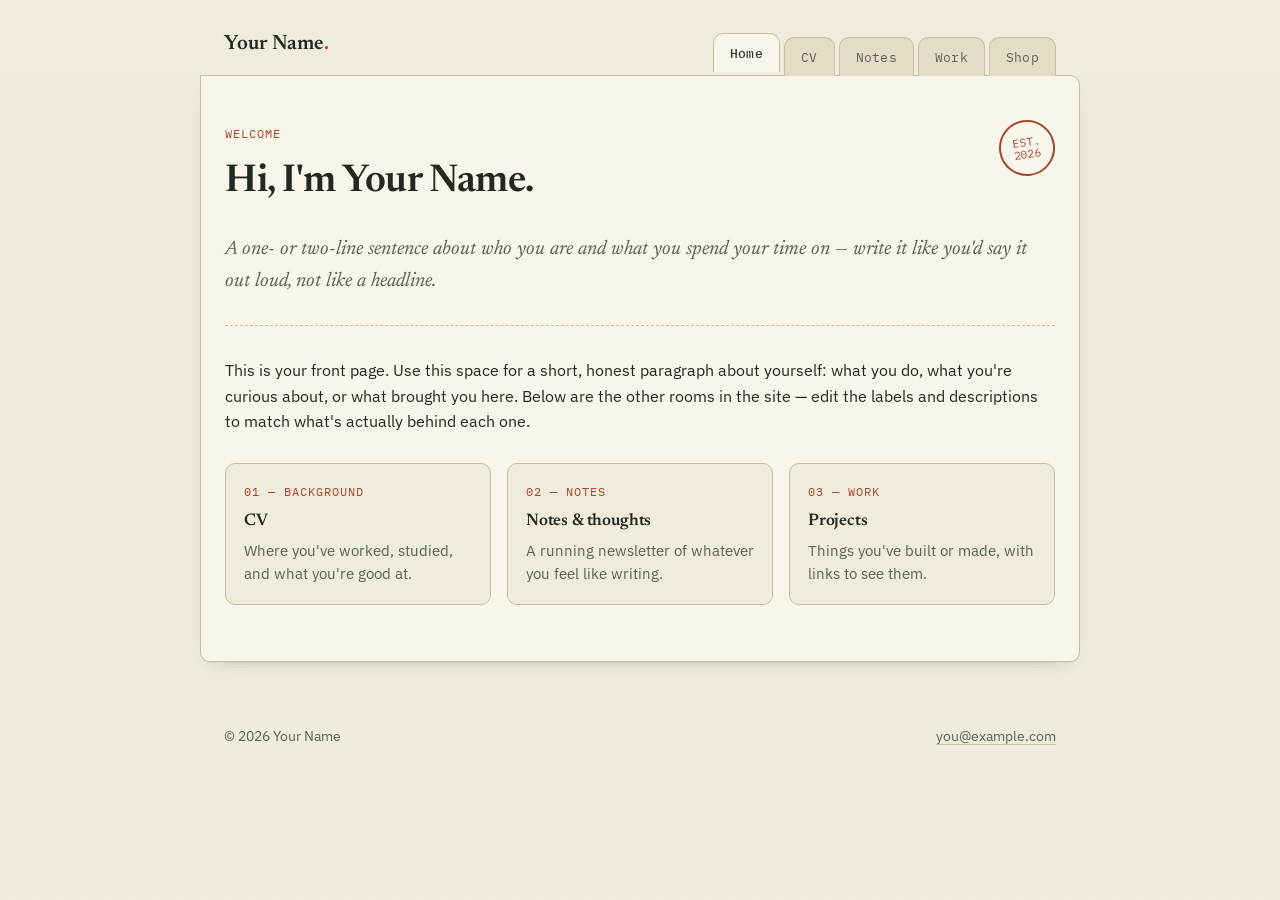
==== index.html @ fbb92a6d "Add files via upload" ====
<!DOCTYPE html>
<html lang="en">
<head>
<meta charset="UTF-8">
<meta name="viewport" content="width=device-width, initial-scale=1.0">
<title>Your Name — Home</title>
<meta name="description" content="Your Name — CV, notes, projects, and shop.">
<link rel="preconnect" href="https://fonts.googleapis.com">
<link href="https://fonts.googleapis.com/css2?family=Newsreader:ital,wght@0,400;0,600;1,400;1,500&family=IBM+Plex+Sans:wght@400;500;600&family=IBM+Plex+Mono:wght@400;500&display=swap" rel="stylesheet">
<link rel="stylesheet" href="style.css">
</head>
<body>

<header class="site-head">
  <div class="head-inner">
    <a href="index.html" class="wordmark">Your Name<span class="dot">.</span></a>
    <button class="nav-toggle" aria-label="Toggle menu">☰ Menu</button>
    <nav class="tabs">
      <a href="index.html" class="tab is-active">Home</a>
      <a href="cv.html" class="tab">CV</a>
      <a href="writing.html" class="tab">Notes</a>
      <a href="projects.html" class="tab">Work</a>
      <!-- SHOP-NAV-START: delete everything between these two comments (and shop.html) if you don't want a shop -->
      <a href="shop.html" class="tab">Shop</a>
      <!-- SHOP-NAV-END -->
    </nav>
  </div>
</header>

<main class="sheet">

  <section class="hero">
    <span class="stamp">EST.<br>2026</span>
    <span class="eyebrow">Welcome</span>
    <h1>Hi, I'm Your Name.</h1>
    <p class="lede">A one- or two-line sentence about who you are and what you spend your time on — write it like you'd say it out loud, not like a headline.</p>
  </section>

  <p>
    This is your front page. Use this space for a short, honest paragraph about
    yourself: what you do, what you're curious about, or what brought you here.
    Below are the other rooms in the site — edit the labels and descriptions to
    match what's actually behind each one.
  </p>

  <div class="card-grid">
    <a href="cv.html" class="quick-card">
      <span class="eyebrow">01 — Background</span>
      <h3>CV</h3>
      <p>Where you've worked, studied, and what you're good at.</p>
    </a>
    <a href="writing.html" class="quick-card">
      <span class="eyebrow">02 — Notes</span>
      <h3>Notes &amp; thoughts</h3>
      <p>A running newsletter of whatever you feel like writing.</p>
    </a>
    <a href="projects.html" class="quick-card">
      <span class="eyebrow">03 — Work</span>
      <h3>Projects</h3>
      <p>Things you've built or made, with links to see them.</p>
    </a>
  </div>

</main>

<footer class="site-foot">
  <span>© 2026 Your Name</span>
  <span><a href="mailto:you@example.com">you@example.com</a></span>
</footer>

<script src="script.js"></script>
</body>
</html>
---- style.css ----
/* ============================================================
   THE DESK — a personal site styled like a ledger / index-card
   archive, with folder-tab navigation.

   Edit the tokens below to change the whole site's look.
   ============================================================ */

:root {
  --paper: #efebdd;       /* page background */
  --paper-deep: #e3dcc6;  /* unselected tab background */
  --card: #f8f5ea;        /* content "sheet" background */
  --ink: #232921;         /* main text */
  --ink-soft: #5b6156;    /* secondary text */
  --pine: #39513f;        /* primary accent */
  --pine-deep: #2a3c31;   /* primary accent, hover/dark */
  --rust: #a6472d;        /* stamps, prices, highlights */
  --line: #c7bfa3;        /* hairlines / borders */
  --radius: 10px;
  --shadow: 0 1px 0 rgba(35, 41, 33, 0.05), 0 8px 20px -14px rgba(35, 41, 33, 0.35);
}

* { box-sizing: border-box; }

html { scroll-behavior: smooth; }

body {
  margin: 0;
  background: var(--paper);
  color: var(--ink);
  font-family: "IBM Plex Sans", -apple-system, sans-serif;
  font-size: 16px;
  line-height: 1.6;
  -webkit-font-smoothing: antialiased;
}

/* subtle paper texture via layered gradients, no image needed */
body {
  background-image:
    radial-gradient(rgba(35,41,33,0.025) 1px, transparent 1px);
  background-size: 3px 3px;
}

a { color: var(--pine); text-decoration-color: var(--line); text-underline-offset: 3px; }
a:hover { color: var(--pine-deep); }

h1, h2, h3 {
  font-family: "Newsreader", Georgia, serif;
  font-weight: 600;
  color: var(--ink);
  margin: 0 0 0.4em 0;
  letter-spacing: -0.01em;
}

.eyebrow {
  font-family: "IBM Plex Mono", monospace;
  font-size: 0.78rem;
  letter-spacing: 0.08em;
  text-transform: uppercase;
  color: var(--rust);
}

.lede {
  font-family: "Newsreader", Georgia, serif;
  font-style: italic;
  font-size: 1.25rem;
  color: var(--ink-soft);
}

/* ---------- layout shell ---------- */

.wrap {
  max-width: 880px;
  margin: 0 auto;
  padding: 0 24px;
}

/* ---------- header + folder tabs (the signature element) ---------- */

.site-head {
  position: sticky;
  top: 0;
  z-index: 20;
  background: var(--paper);
  padding-top: 28px;
}

.head-inner {
  max-width: 880px;
  margin: 0 auto;
  padding: 0 24px;
  display: flex;
  align-items: flex-end;
  justify-content: space-between;
  gap: 16px;
  flex-wrap: wrap;
}

.wordmark {
  font-family: "Newsreader", Georgia, serif;
  font-weight: 600;
  font-size: 1.3rem;
  color: var(--ink);
  text-decoration: none;
  padding-bottom: 14px;
}
.wordmark .dot { color: var(--rust); }
.wordmark:hover { color: var(--ink); }

.tabs {
  display: flex;
  align-items: flex-end;
  gap: 4px;
}

.tab {
  font-family: "IBM Plex Mono", monospace;
  font-size: 0.82rem;
  letter-spacing: 0.02em;
  text-decoration: none;
  color: var(--ink-soft);
  background: var(--paper-deep);
  border: 1px solid var(--line);
  border-bottom: none;
  padding: 9px 16px 8px;
  border-radius: var(--radius) var(--radius) 0 0;
  position: relative;
  top: 1px;
  transition: transform 0.15s ease, background 0.15s ease, color 0.15s ease;
}

.tab:hover {
  color: var(--ink);
  transform: translateY(-2px);
}

.tab.is-active {
  background: var(--card);
  color: var(--pine-deep);
  font-weight: 500;
  transform: translateY(-4px);
  border-color: var(--line);
}

/* the "sheet" is the folder's contents, visually clipped to the tabs */
.sheet {
  max-width: 880px;
  margin: 0 auto 64px;
  padding: 44px 24px 56px;
  background: var(--card);
  border: 1px solid var(--line);
  border-radius: 0 var(--radius) var(--radius) var(--radius);
  box-shadow: var(--shadow);
}

/* nav hamburger, mobile only */
.nav-toggle { display: none; }

/* ---------- hero (home page) ---------- */

.hero {
  padding-bottom: 8px;
  border-bottom: 1px dashed var(--line);
  margin-bottom: 32px;
}
.hero h1 { font-size: 2.4rem; margin-top: 6px; }

.stamp {
  display: inline-flex;
  align-items: center;
  justify-content: center;
  width: 56px;
  height: 56px;
  border: 2px solid var(--rust);
  border-radius: 50%;
  color: var(--rust);
  font-family: "IBM Plex Mono", monospace;
  font-size: 0.7rem;
  text-align: center;
  transform: rotate(-8deg);
  float: right;
  line-height: 1.1;
  padding: 4px;
}

/* quick-link cards on home */
.card-grid {
  display: grid;
  grid-template-columns: repeat(3, 1fr);
  gap: 16px;
  margin-top: 28px;
}
.quick-card {
  border: 1px solid var(--line);
  border-radius: var(--radius);
  padding: 18px;
  text-decoration: none;
  background: var(--paper);
  transition: transform 0.15s ease, box-shadow 0.15s ease;
}
.quick-card:hover { transform: translateY(-3px); box-shadow: var(--shadow); }
.quick-card .eyebrow { display: block; margin-bottom: 6px; }
.quick-card h3 { font-size: 1.05rem; margin-bottom: 4px; }
.quick-card p { margin: 0; color: var(--ink-soft); font-size: 0.92rem; }

/* ---------- ledger rows (CV) ---------- */

.ledger-section { margin-bottom: 40px; }
.ledger-section h2 {
  font-size: 1.3rem;
  padding-bottom: 8px;
  border-bottom: 1px solid var(--line);
  margin-bottom: 18px;
}

.ledger-row {
  display: grid;
  grid-template-columns: 130px 1fr;
  gap: 18px;
  padding: 14px 0;
  border-bottom: 1px dashed var(--line);
}
.ledger-row:last-child { border-bottom: none; }

.ledger-date {
  font-family: "IBM Plex Mono", monospace;
  font-size: 0.82rem;
  color: var(--rust);
  padding-top: 2px;
}

.ledger-role { font-weight: 600; margin: 0 0 2px; }
.ledger-org { color: var(--ink-soft); font-size: 0.92rem; margin: 0 0 8px; }
.ledger-row p:last-child { margin-bottom: 0; }

.chip-row { display: flex; flex-wrap: wrap; gap: 8px; margin-top: 6px; }
.chip {
  font-family: "IBM Plex Mono", monospace;
  font-size: 0.76rem;
  background: var(--paper-deep);
  border: 1px solid var(--line);
  border-radius: 100px;
  padding: 3px 11px;
  color: var(--ink-soft);
}

.print-note {
  margin-top: 36px;
  padding-top: 16px;
  border-top: 1px dashed var(--line);
  font-size: 0.85rem;
  color: var(--ink-soft);
}

/* ---------- notes / writing entries ---------- */

.entry {
  border-bottom: 1px dashed var(--line);
  padding: 20px 0;
}
.entry:last-child { border-bottom: none; }
.entry summary {
  cursor: pointer;
  list-style: none;
}
.entry summary::-webkit-details-marker { display: none; }
.entry summary .entry-date {
  font-family: "IBM Plex Mono", monospace;
  font-size: 0.78rem;
  color: var(--rust);
  display: block;
  margin-bottom: 4px;
}
.entry summary h3 {
  display: inline;
  font-size: 1.15rem;
  border-bottom: 1px solid transparent;
}
.entry summary:hover h3 { border-bottom-color: var(--pine); }
.entry summary::after {
  content: "＋ read";
  font-family: "IBM Plex Mono", monospace;
  font-size: 0.75rem;
  color: var(--ink-soft);
  margin-left: 10px;
}
.entry[open] summary::after { content: "－ close"; }
.entry .entry-body { margin-top: 14px; color: var(--ink-soft); }
.entry .entry-body p:first-child { margin-top: 0; }

/* ---------- project cards ---------- */

.project-grid {
  display: grid;
  grid-template-columns: repeat(2, 1fr);
  gap: 18px;
}
.project-card {
  border: 1px solid var(--line);
  border-radius: var(--radius);
  padding: 20px;
  background: var(--paper);
}
.project-card h3 { font-size: 1.1rem; margin-bottom: 6px; }
.project-card p { color: var(--ink-soft); font-size: 0.92rem; margin-bottom: 12px; }
.project-card a.proj-link {
  font-family: "IBM Plex Mono", monospace;
  font-size: 0.8rem;
}

/* ---------- shop ---------- */

.shop-grid {
  display: grid;
  grid-template-columns: repeat(2, 1fr);
  gap: 20px;
}
.product-card {
  border: 1px solid var(--line);
  border-radius: var(--radius);
  padding: 20px;
  background: var(--paper);
  position: relative;
}
.price-stamp {
  position: absolute;
  top: -12px;
  right: -12px;
  width: 58px;
  height: 58px;
  border-radius: 50%;
  border: 2px solid var(--rust);
  background: var(--card);
  color: var(--rust);
  font-family: "IBM Plex Mono", monospace;
  font-weight: 500;
  font-size: 0.85rem;
  display: flex;
  align-items: center;
  justify-content: center;
  transform: rotate(6deg);
}
.product-card h3 { margin-bottom: 6px; font-size: 1.05rem; }
.product-card p { color: var(--ink-soft); font-size: 0.9rem; margin-bottom: 14px; }

.btn {
  display: inline-block;
  font-family: "IBM Plex Mono", monospace;
  font-size: 0.82rem;
  background: var(--pine);
  color: #fff;
  padding: 9px 16px;
  border-radius: 6px;
  text-decoration: none;
}
.btn:hover { background: var(--pine-deep); color: #fff; }

.shop-note {
  background: var(--paper-deep);
  border: 1px dashed var(--line);
  border-radius: var(--radius);
  padding: 16px 18px;
  font-size: 0.88rem;
  color: var(--ink-soft);
  margin-bottom: 28px;
}

/* ---------- footer ---------- */

.site-foot {
  max-width: 880px;
  margin: 0 auto;
  padding: 0 24px 40px;
  display: flex;
  justify-content: space-between;
  flex-wrap: wrap;
  gap: 10px;
  color: var(--ink-soft);
  font-size: 0.85rem;
}
.site-foot a { color: var(--ink-soft); }

/* ---------- responsive ---------- */

@media (max-width: 680px) {
  .card-grid, .project-grid, .shop-grid { grid-template-columns: 1fr; }
  .ledger-row { grid-template-columns: 1fr; gap: 4px; }
  .hero h1 { font-size: 1.9rem; }
  .stamp { display: none; }

  .head-inner { align-items: center; }
  .tabs {
    display: none;
    position: absolute;
    top: 100%;
    left: 24px;
    right: 24px;
    background: var(--card);
    border: 1px solid var(--line);
    border-radius: var(--radius);
    flex-direction: column;
    padding: 6px;
    box-shadow: var(--shadow);
  }
  .tabs.is-open { display: flex; }
  .tab {
    border-radius: 6px;
    border: none;
    top: 0;
    padding: 10px 12px;
  }
  .tab.is-active { transform: none; background: var(--paper-deep); }
  .nav-toggle {
    display: inline-flex;
    align-items: center;
    gap: 8px;
    font-family: "IBM Plex Mono", monospace;
    font-size: 0.82rem;
    background: var(--paper-deep);
    border: 1px solid var(--line);
    border-radius: 100px;
    padding: 7px 14px;
    margin-bottom: 14px;
    cursor: pointer;
  }
}
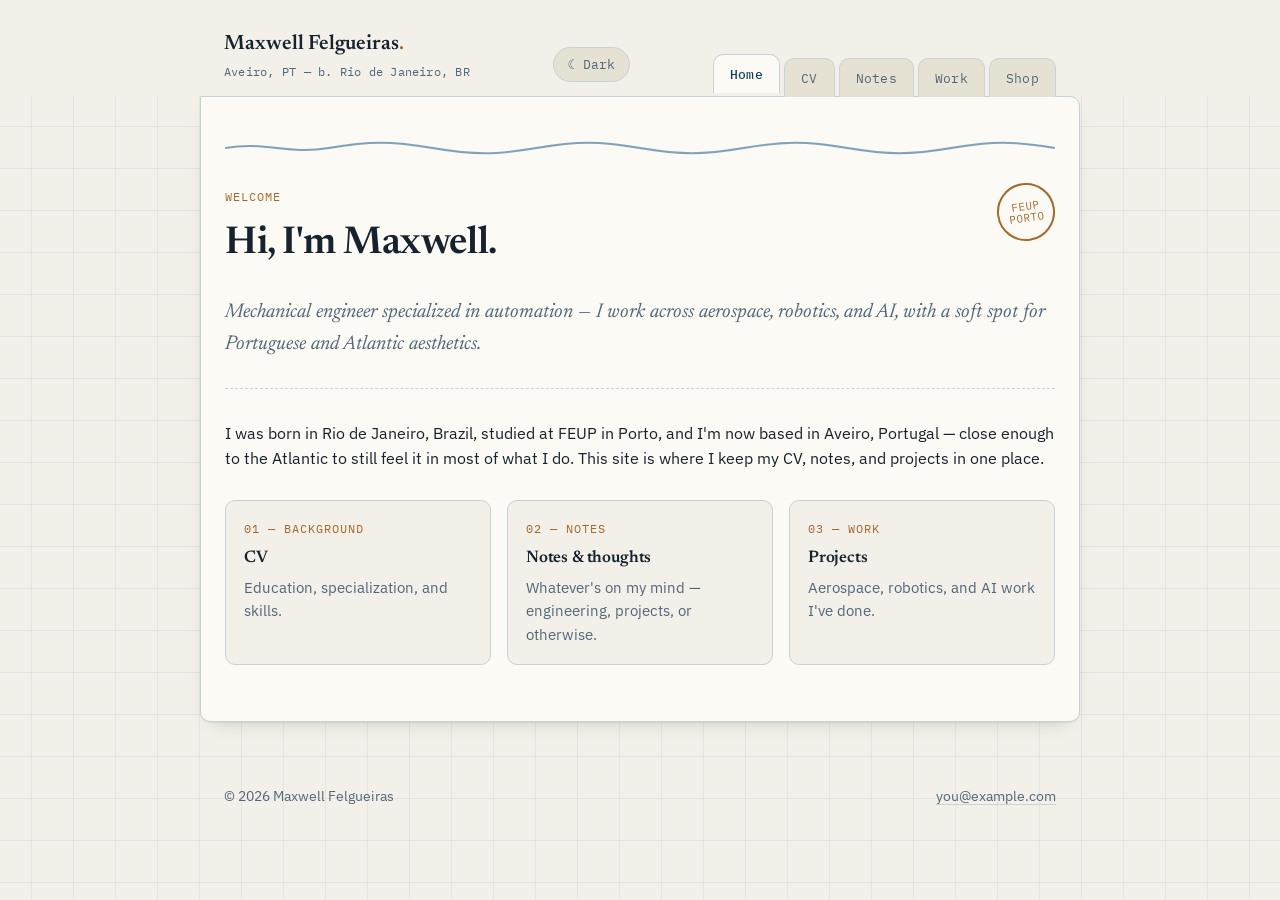
==== commit 7cfd2df9: "Add files via upload" ====
--- a/index.html
+++ b/index.html
@@ -3,8 +3,15 @@
 <head>
 <meta charset="UTF-8">
 <meta name="viewport" content="width=device-width, initial-scale=1.0">
-<title>Your Name — Home</title>
-<meta name="description" content="Your Name — CV, notes, projects, and shop.">
+<title>Maxwell Felgueiras — Home</title>
+<meta name="description" content="Maxwell Felgueiras — mechanical engineer, automation, aerospace, robotics & AI. Aveiro, Portugal.">
+<script>
+  (function () {
+    var stored = localStorage.getItem("theme");
+    var dark = stored ? stored === "dark" : window.matchMedia("(prefers-color-scheme: dark)").matches;
+    document.documentElement.setAttribute("data-theme", dark ? "dark" : "light");
+  })();
+</script>
 <link rel="preconnect" href="https://fonts.googleapis.com">
 <link href="https://fonts.googleapis.com/css2?family=Newsreader:ital,wght@0,400;0,600;1,400;1,500&family=IBM+Plex+Sans:wght@400;500;600&family=IBM+Plex+Mono:wght@400;500&display=swap" rel="stylesheet">
 <link rel="stylesheet" href="style.css">
@@ -13,8 +20,14 @@
 
 <header class="site-head">
   <div class="head-inner">
-    <a href="index.html" class="wordmark">Your Name<span class="dot">.</span></a>
-    <button class="nav-toggle" aria-label="Toggle menu">☰ Menu</button>
+    <div class="brand">
+      <a href="index.html" class="wordmark">Maxwell Felgueiras<span class="dot">.</span></a>
+      <span class="locale">Aveiro, PT — b. Rio de Janeiro, BR</span>
+    </div>
+    <div class="head-right">
+      <button class="theme-toggle" aria-label="Toggle light/dark theme">☾ Dark</button>
+      <button class="nav-toggle" aria-label="Toggle menu">☰ Menu</button>
+    </div>
     <nav class="tabs">
       <a href="index.html" class="tab is-active">Home</a>
       <a href="cv.html" class="tab">CV</a>
@@ -29,42 +42,44 @@
 
 <main class="sheet">
 
+  <span class="wave-divider"><svg viewBox="0 0 400 14" preserveAspectRatio="none"><path d="M0 7 C 20 0, 30 14, 50 7 S 80 0, 100 7 S 130 14, 150 7 S 180 0, 200 7 S 230 14, 250 7 S 280 0, 300 7 S 330 14, 350 7 S 380 0, 400 7"/></svg></span>
+
   <section class="hero">
-    <span class="stamp">EST.<br>2026</span>
+    <span class="stamp">FEUP<br>PORTO</span>
     <span class="eyebrow">Welcome</span>
-    <h1>Hi, I'm Your Name.</h1>
-    <p class="lede">A one- or two-line sentence about who you are and what you spend your time on — write it like you'd say it out loud, not like a headline.</p>
+    <h1>Hi, I'm Maxwell.</h1>
+    <p class="lede">Mechanical engineer specialized in automation — I work across aerospace, robotics, and AI, with a soft spot for Portuguese and Atlantic aesthetics.</p>
   </section>
 
   <p>
-    This is your front page. Use this space for a short, honest paragraph about
-    yourself: what you do, what you're curious about, or what brought you here.
-    Below are the other rooms in the site — edit the labels and descriptions to
-    match what's actually behind each one.
+    I was born in Rio de Janeiro, Brazil, studied at FEUP in Porto, and I'm now
+    based in Aveiro, Portugal — close enough to the Atlantic to still feel it
+    in most of what I do. This site is where I keep my CV, notes, and projects
+    in one place.
   </p>
 
   <div class="card-grid">
     <a href="cv.html" class="quick-card">
       <span class="eyebrow">01 — Background</span>
       <h3>CV</h3>
-      <p>Where you've worked, studied, and what you're good at.</p>
+      <p>Education, specialization, and skills.</p>
     </a>
     <a href="writing.html" class="quick-card">
       <span class="eyebrow">02 — Notes</span>
       <h3>Notes &amp; thoughts</h3>
-      <p>A running newsletter of whatever you feel like writing.</p>
+      <p>Whatever's on my mind — engineering, projects, or otherwise.</p>
     </a>
     <a href="projects.html" class="quick-card">
       <span class="eyebrow">03 — Work</span>
       <h3>Projects</h3>
-      <p>Things you've built or made, with links to see them.</p>
+      <p>Aerospace, robotics, and AI work I've done.</p>
     </a>
   </div>
 
 </main>
 
 <footer class="site-foot">
-  <span>© 2026 Your Name</span>
+  <span>© 2026 Maxwell Felgueiras</span>
   <span><a href="mailto:you@example.com">you@example.com</a></span>
 </footer>
 
--- a/style.css
+++ b/style.css
@@ -1,26 +1,41 @@
 /* ============================================================
-   THE DESK — a personal site styled like a ledger / index-card
-   archive, with folder-tab navigation.
+   THE DESK — Maxwell Felgueiras
+   A ledger / index-card personal site with folder-tab nav,
+   an azulejo-blue & brass palette, and a light/dark toggle.
 
    Edit the tokens below to change the whole site's look.
    ============================================================ */
 
 :root {
-  --paper: #efebdd;       /* page background */
-  --paper-deep: #e3dcc6;  /* unselected tab background */
-  --card: #f8f5ea;        /* content "sheet" background */
-  --ink: #232921;         /* main text */
-  --ink-soft: #5b6156;    /* secondary text */
-  --pine: #39513f;        /* primary accent */
-  --pine-deep: #2a3c31;   /* primary accent, hover/dark */
-  --rust: #a6472d;        /* stamps, prices, highlights */
-  --line: #c7bfa3;        /* hairlines / borders */
+  --paper: #f2f0e8;        /* page background */
+  --paper-deep: #e6e2d3;   /* unselected tab background */
+  --card: #fbfaf4;         /* content "sheet" background */
+  --ink: #16232e;          /* main text */
+  --ink-soft: #52667a;     /* secondary text */
+  --azulejo: #1f5c8b;      /* primary accent — azulejo blue */
+  --azulejo-deep: #163f5f;
+  --brass: #a6672d;        /* stamps, prices, highlights */
+  --line: #c9d2d6;         /* hairlines / borders */
   --radius: 10px;
-  --shadow: 0 1px 0 rgba(35, 41, 33, 0.05), 0 8px 20px -14px rgba(35, 41, 33, 0.35);
+  --shadow: 0 1px 0 rgba(22, 35, 46, 0.05), 0 8px 20px -14px rgba(22, 35, 46, 0.35);
+  color-scheme: light;
+}
+
+html[data-theme="dark"] {
+  --paper: #0e1b24;
+  --paper-deep: #16262f;
+  --card: #14232c;
+  --ink: #e8eef2;
+  --ink-soft: #93aabb;
+  --azulejo: #6fb3dd;
+  --azulejo-deep: #9ccbe8;
+  --brass: #dba55f;
+  --line: #26394450;
+  --shadow: 0 1px 0 rgba(0,0,0,0.2), 0 8px 24px -14px rgba(0,0,0,0.6);
+  color-scheme: dark;
 }
 
 * { box-sizing: border-box; }
-
 html { scroll-behavior: smooth; }
 
 body {
@@ -31,17 +46,29 @@
   font-size: 16px;
   line-height: 1.6;
   -webkit-font-smoothing: antialiased;
-}
-
-/* subtle paper texture via layered gradients, no image needed */
+  transition: background 0.2s ease, color 0.2s ease;
+}
+
+/* subtle azulejo grid texture, no image needed */
 body {
   background-image:
-    radial-gradient(rgba(35,41,33,0.025) 1px, transparent 1px);
-  background-size: 3px 3px;
-}
-
-a { color: var(--pine); text-decoration-color: var(--line); text-underline-offset: 3px; }
-a:hover { color: var(--pine-deep); }
+    linear-gradient(var(--line) 1px, transparent 1px),
+    linear-gradient(90deg, var(--line) 1px, transparent 1px);
+  background-size: 42px 42px;
+  background-position: center top;
+  opacity: 1;
+}
+html[data-theme="dark"] body { background-blend-mode: normal; }
+body { background-color: var(--paper); }
+body::before { content: none; }
+/* keep the grid extremely faint */
+body { background-image:
+    linear-gradient(color-mix(in srgb, var(--line) 35%, transparent) 1px, transparent 1px),
+    linear-gradient(90deg, color-mix(in srgb, var(--line) 35%, transparent) 1px, transparent 1px);
+}
+
+a { color: var(--azulejo); text-decoration-color: var(--line); text-underline-offset: 3px; }
+a:hover { color: var(--azulejo-deep); }
 
 h1, h2, h3 {
   font-family: "Newsreader", Georgia, serif;
@@ -56,7 +83,7 @@
   font-size: 0.78rem;
   letter-spacing: 0.08em;
   text-transform: uppercase;
-  color: var(--rust);
+  color: var(--brass);
 }
 
 .lede {
@@ -66,15 +93,22 @@
   color: var(--ink-soft);
 }
 
+/* ---------- wave divider (calçada portuguesa nod) ---------- */
+
+.wave-divider {
+  display: block;
+  width: 100%;
+  height: 14px;
+  margin: 0 0 28px;
+}
+.wave-divider svg { display: block; width: 100%; height: 100%; }
+.wave-divider path { fill: none; stroke: var(--azulejo); stroke-width: 2; opacity: 0.55; }
+
 /* ---------- layout shell ---------- */
 
-.wrap {
-  max-width: 880px;
-  margin: 0 auto;
-  padding: 0 24px;
-}
-
-/* ---------- header + folder tabs (the signature element) ---------- */
+.wrap { max-width: 880px; margin: 0 auto; padding: 0 24px; }
+
+/* ---------- header + folder tabs ---------- */
 
 .site-head {
   position: sticky;
@@ -95,22 +129,46 @@
   flex-wrap: wrap;
 }
 
+.brand { padding-bottom: 14px; }
 .wordmark {
   font-family: "Newsreader", Georgia, serif;
   font-weight: 600;
   font-size: 1.3rem;
   color: var(--ink);
   text-decoration: none;
-  padding-bottom: 14px;
-}
-.wordmark .dot { color: var(--rust); }
+  display: block;
+}
+.wordmark .dot { color: var(--brass); }
 .wordmark:hover { color: var(--ink); }
-
-.tabs {
-  display: flex;
-  align-items: flex-end;
-  gap: 4px;
-}
+.locale {
+  font-family: "IBM Plex Mono", monospace;
+  font-size: 0.72rem;
+  color: var(--ink-soft);
+  letter-spacing: 0.02em;
+  display: block;
+  margin-top: 2px;
+}
+
+.head-right { display: flex; align-items: flex-end; gap: 10px; }
+
+.theme-toggle {
+  font-family: "IBM Plex Mono", monospace;
+  font-size: 0.8rem;
+  background: var(--paper-deep);
+  border: 1px solid var(--line);
+  color: var(--ink-soft);
+  border-radius: 100px;
+  padding: 8px 14px;
+  margin-bottom: 14px;
+  cursor: pointer;
+  display: inline-flex;
+  align-items: center;
+  gap: 6px;
+  transition: background 0.15s ease, color 0.15s ease;
+}
+.theme-toggle:hover { color: var(--ink); }
+
+.tabs { display: flex; align-items: flex-end; gap: 4px; }
 
 .tab {
   font-family: "IBM Plex Mono", monospace;
@@ -127,21 +185,15 @@
   top: 1px;
   transition: transform 0.15s ease, background 0.15s ease, color 0.15s ease;
 }
-
-.tab:hover {
-  color: var(--ink);
-  transform: translateY(-2px);
-}
-
+.tab:hover { color: var(--ink); transform: translateY(-2px); }
 .tab.is-active {
   background: var(--card);
-  color: var(--pine-deep);
+  color: var(--azulejo-deep);
   font-weight: 500;
   transform: translateY(-4px);
   border-color: var(--line);
 }
 
-/* the "sheet" is the folder's contents, visually clipped to the tabs */
 .sheet {
   max-width: 880px;
   margin: 0 auto 64px;
@@ -152,43 +204,32 @@
   box-shadow: var(--shadow);
 }
 
-/* nav hamburger, mobile only */
 .nav-toggle { display: none; }
 
-/* ---------- hero (home page) ---------- */
-
-.hero {
-  padding-bottom: 8px;
-  border-bottom: 1px dashed var(--line);
-  margin-bottom: 32px;
-}
+/* ---------- hero ---------- */
+
+.hero { padding-bottom: 8px; border-bottom: 1px dashed var(--line); margin-bottom: 32px; }
 .hero h1 { font-size: 2.4rem; margin-top: 6px; }
 
 .stamp {
   display: inline-flex;
   align-items: center;
   justify-content: center;
-  width: 56px;
-  height: 56px;
-  border: 2px solid var(--rust);
+  width: 58px;
+  height: 58px;
+  border: 2px solid var(--brass);
   border-radius: 50%;
-  color: var(--rust);
-  font-family: "IBM Plex Mono", monospace;
-  font-size: 0.7rem;
+  color: var(--brass);
+  font-family: "IBM Plex Mono", monospace;
+  font-size: 0.68rem;
   text-align: center;
   transform: rotate(-8deg);
   float: right;
-  line-height: 1.1;
+  line-height: 1.15;
   padding: 4px;
 }
 
-/* quick-link cards on home */
-.card-grid {
-  display: grid;
-  grid-template-columns: repeat(3, 1fr);
-  gap: 16px;
-  margin-top: 28px;
-}
+.card-grid { display: grid; grid-template-columns: repeat(3, 1fr); gap: 16px; margin-top: 28px; }
 .quick-card {
   border: 1px solid var(--line);
   border-radius: var(--radius);
@@ -205,29 +246,10 @@
 /* ---------- ledger rows (CV) ---------- */
 
 .ledger-section { margin-bottom: 40px; }
-.ledger-section h2 {
-  font-size: 1.3rem;
-  padding-bottom: 8px;
-  border-bottom: 1px solid var(--line);
-  margin-bottom: 18px;
-}
-
-.ledger-row {
-  display: grid;
-  grid-template-columns: 130px 1fr;
-  gap: 18px;
-  padding: 14px 0;
-  border-bottom: 1px dashed var(--line);
-}
+.ledger-section h2 { font-size: 1.3rem; padding-bottom: 8px; border-bottom: 1px solid var(--line); margin-bottom: 18px; }
+.ledger-row { display: grid; grid-template-columns: 150px 1fr; gap: 18px; padding: 14px 0; border-bottom: 1px dashed var(--line); }
 .ledger-row:last-child { border-bottom: none; }
-
-.ledger-date {
-  font-family: "IBM Plex Mono", monospace;
-  font-size: 0.82rem;
-  color: var(--rust);
-  padding-top: 2px;
-}
-
+.ledger-date { font-family: "IBM Plex Mono", monospace; font-size: 0.82rem; color: var(--brass); padding-top: 2px; }
 .ledger-role { font-weight: 600; margin: 0 0 2px; }
 .ledger-org { color: var(--ink-soft); font-size: 0.92rem; margin: 0 0 8px; }
 .ledger-row p:last-child { margin-bottom: 0; }
@@ -243,139 +265,61 @@
   color: var(--ink-soft);
 }
 
-.print-note {
-  margin-top: 36px;
-  padding-top: 16px;
-  border-top: 1px dashed var(--line);
-  font-size: 0.85rem;
-  color: var(--ink-soft);
-}
+.print-note { margin-top: 36px; padding-top: 16px; border-top: 1px dashed var(--line); font-size: 0.85rem; color: var(--ink-soft); }
 
 /* ---------- notes / writing entries ---------- */
 
-.entry {
-  border-bottom: 1px dashed var(--line);
-  padding: 20px 0;
-}
+.entry { border-bottom: 1px dashed var(--line); padding: 20px 0; }
 .entry:last-child { border-bottom: none; }
-.entry summary {
-  cursor: pointer;
-  list-style: none;
-}
+.entry summary { cursor: pointer; list-style: none; }
 .entry summary::-webkit-details-marker { display: none; }
-.entry summary .entry-date {
-  font-family: "IBM Plex Mono", monospace;
-  font-size: 0.78rem;
-  color: var(--rust);
-  display: block;
-  margin-bottom: 4px;
-}
-.entry summary h3 {
-  display: inline;
-  font-size: 1.15rem;
-  border-bottom: 1px solid transparent;
-}
-.entry summary:hover h3 { border-bottom-color: var(--pine); }
-.entry summary::after {
-  content: "＋ read";
-  font-family: "IBM Plex Mono", monospace;
-  font-size: 0.75rem;
-  color: var(--ink-soft);
-  margin-left: 10px;
-}
+.entry summary .entry-date { font-family: "IBM Plex Mono", monospace; font-size: 0.78rem; color: var(--brass); display: block; margin-bottom: 4px; }
+.entry summary h3 { display: inline; font-size: 1.15rem; border-bottom: 1px solid transparent; }
+.entry summary:hover h3 { border-bottom-color: var(--azulejo); }
+.entry summary::after { content: "＋ read"; font-family: "IBM Plex Mono", monospace; font-size: 0.75rem; color: var(--ink-soft); margin-left: 10px; }
 .entry[open] summary::after { content: "－ close"; }
 .entry .entry-body { margin-top: 14px; color: var(--ink-soft); }
 .entry .entry-body p:first-child { margin-top: 0; }
 
 /* ---------- project cards ---------- */
 
-.project-grid {
-  display: grid;
-  grid-template-columns: repeat(2, 1fr);
-  gap: 18px;
-}
-.project-card {
-  border: 1px solid var(--line);
-  border-radius: var(--radius);
-  padding: 20px;
-  background: var(--paper);
-}
+.project-grid { display: grid; grid-template-columns: repeat(2, 1fr); gap: 18px; }
+.project-card { border: 1px solid var(--line); border-radius: var(--radius); padding: 20px; background: var(--paper); }
 .project-card h3 { font-size: 1.1rem; margin-bottom: 6px; }
 .project-card p { color: var(--ink-soft); font-size: 0.92rem; margin-bottom: 12px; }
-.project-card a.proj-link {
-  font-family: "IBM Plex Mono", monospace;
-  font-size: 0.8rem;
-}
+.project-card a.proj-link { font-family: "IBM Plex Mono", monospace; font-size: 0.8rem; }
 
 /* ---------- shop ---------- */
 
-.shop-grid {
-  display: grid;
-  grid-template-columns: repeat(2, 1fr);
-  gap: 20px;
-}
-.product-card {
-  border: 1px solid var(--line);
-  border-radius: var(--radius);
-  padding: 20px;
-  background: var(--paper);
-  position: relative;
-}
+.shop-grid { display: grid; grid-template-columns: repeat(2, 1fr); gap: 20px; }
+.product-card { border: 1px solid var(--line); border-radius: var(--radius); padding: 20px; background: var(--paper); position: relative; }
 .price-stamp {
-  position: absolute;
-  top: -12px;
-  right: -12px;
-  width: 58px;
-  height: 58px;
-  border-radius: 50%;
-  border: 2px solid var(--rust);
-  background: var(--card);
-  color: var(--rust);
-  font-family: "IBM Plex Mono", monospace;
-  font-weight: 500;
-  font-size: 0.85rem;
-  display: flex;
-  align-items: center;
-  justify-content: center;
+  position: absolute; top: -12px; right: -12px; width: 58px; height: 58px;
+  border-radius: 50%; border: 2px solid var(--brass); background: var(--card);
+  color: var(--brass); font-family: "IBM Plex Mono", monospace; font-weight: 500;
+  font-size: 0.85rem; display: flex; align-items: center; justify-content: center;
   transform: rotate(6deg);
 }
 .product-card h3 { margin-bottom: 6px; font-size: 1.05rem; }
 .product-card p { color: var(--ink-soft); font-size: 0.9rem; margin-bottom: 14px; }
 
 .btn {
-  display: inline-block;
-  font-family: "IBM Plex Mono", monospace;
-  font-size: 0.82rem;
-  background: var(--pine);
-  color: #fff;
-  padding: 9px 16px;
-  border-radius: 6px;
-  text-decoration: none;
-}
-.btn:hover { background: var(--pine-deep); color: #fff; }
+  display: inline-block; font-family: "IBM Plex Mono", monospace; font-size: 0.82rem;
+  background: var(--azulejo); color: #fff; padding: 9px 16px; border-radius: 6px; text-decoration: none;
+}
+.btn:hover { background: var(--azulejo-deep); color: #fff; }
 
 .shop-note {
-  background: var(--paper-deep);
-  border: 1px dashed var(--line);
-  border-radius: var(--radius);
-  padding: 16px 18px;
-  font-size: 0.88rem;
-  color: var(--ink-soft);
-  margin-bottom: 28px;
+  background: var(--paper-deep); border: 1px dashed var(--line); border-radius: var(--radius);
+  padding: 16px 18px; font-size: 0.88rem; color: var(--ink-soft); margin-bottom: 28px;
 }
 
 /* ---------- footer ---------- */
 
 .site-foot {
-  max-width: 880px;
-  margin: 0 auto;
-  padding: 0 24px 40px;
-  display: flex;
-  justify-content: space-between;
-  flex-wrap: wrap;
-  gap: 10px;
-  color: var(--ink-soft);
-  font-size: 0.85rem;
+  max-width: 880px; margin: 0 auto; padding: 0 24px 40px;
+  display: flex; justify-content: space-between; flex-wrap: wrap; gap: 10px;
+  color: var(--ink-soft); font-size: 0.85rem;
 }
 .site-foot a { color: var(--ink-soft); }
 
@@ -388,38 +332,19 @@
   .stamp { display: none; }
 
   .head-inner { align-items: center; }
+  .head-right { margin-bottom: 0; }
   .tabs {
-    display: none;
-    position: absolute;
-    top: 100%;
-    left: 24px;
-    right: 24px;
-    background: var(--card);
-    border: 1px solid var(--line);
-    border-radius: var(--radius);
-    flex-direction: column;
-    padding: 6px;
-    box-shadow: var(--shadow);
+    display: none; position: absolute; top: 100%; left: 24px; right: 24px;
+    background: var(--card); border: 1px solid var(--line); border-radius: var(--radius);
+    flex-direction: column; padding: 6px; box-shadow: var(--shadow);
   }
   .tabs.is-open { display: flex; }
-  .tab {
-    border-radius: 6px;
-    border: none;
-    top: 0;
-    padding: 10px 12px;
-  }
+  .tab { border-radius: 6px; border: none; top: 0; padding: 10px 12px; }
   .tab.is-active { transform: none; background: var(--paper-deep); }
   .nav-toggle {
-    display: inline-flex;
-    align-items: center;
-    gap: 8px;
-    font-family: "IBM Plex Mono", monospace;
-    font-size: 0.82rem;
-    background: var(--paper-deep);
-    border: 1px solid var(--line);
-    border-radius: 100px;
-    padding: 7px 14px;
-    margin-bottom: 14px;
-    cursor: pointer;
+    display: inline-flex; align-items: center; gap: 8px;
+    font-family: "IBM Plex Mono", monospace; font-size: 0.82rem;
+    background: var(--paper-deep); border: 1px solid var(--line);
+    border-radius: 100px; padding: 7px 14px; margin-bottom: 14px; cursor: pointer;
   }
 }
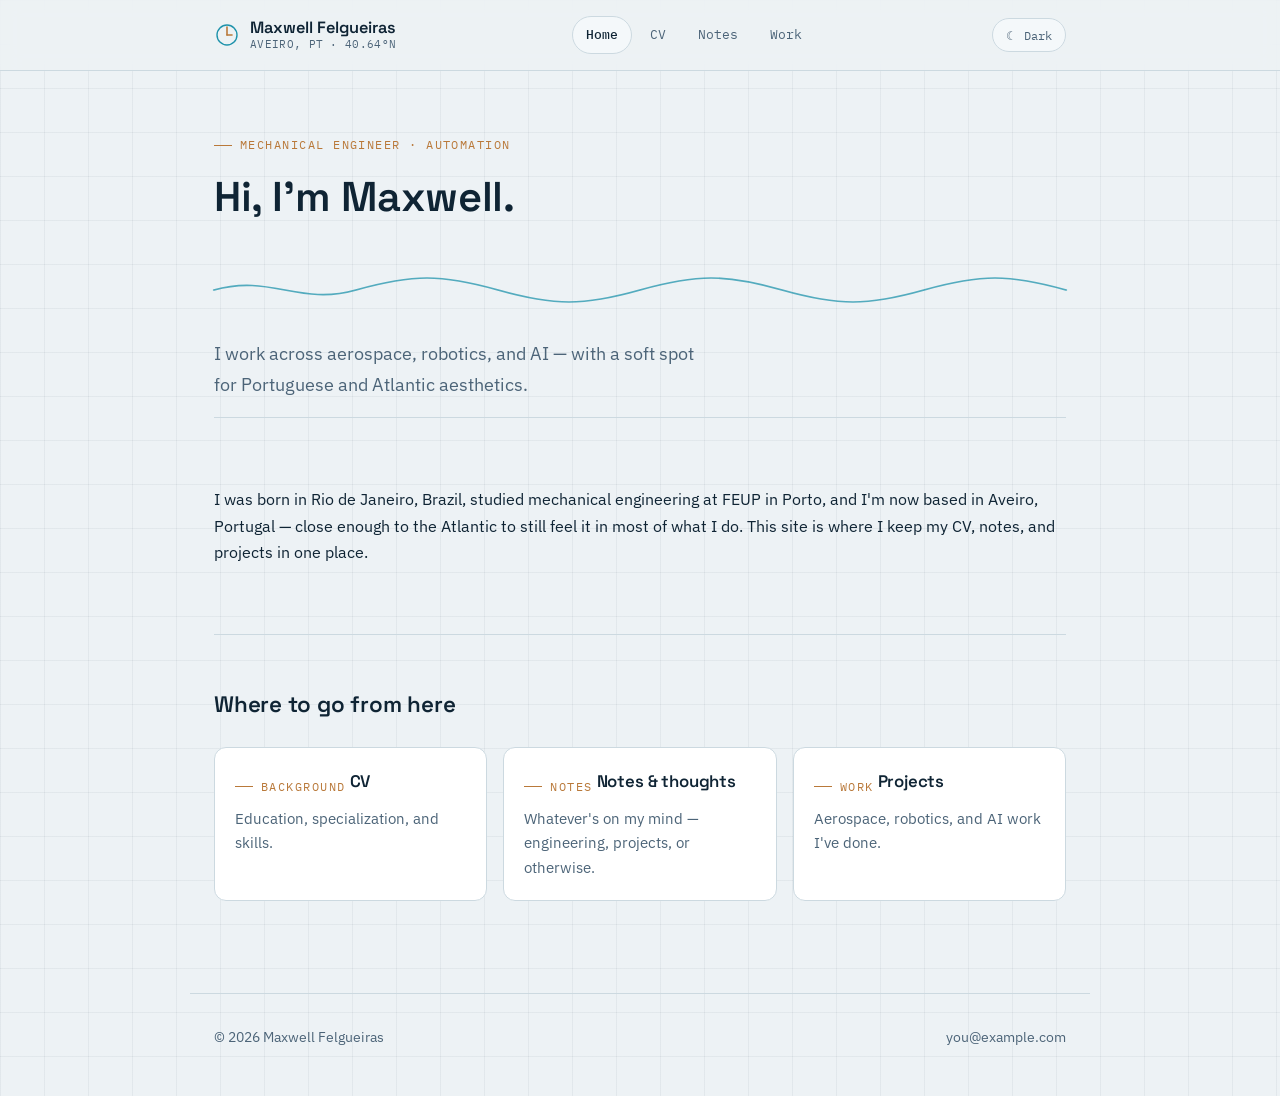
==== commit 3072fa96: "Add files via upload" ====
--- a/index.html
+++ b/index.html
@@ -13,68 +13,78 @@
   })();
 </script>
 <link rel="preconnect" href="https://fonts.googleapis.com">
-<link href="https://fonts.googleapis.com/css2?family=Newsreader:ital,wght@0,400;0,600;1,400;1,500&family=IBM+Plex+Sans:wght@400;500;600&family=IBM+Plex+Mono:wght@400;500&display=swap" rel="stylesheet">
+<link href="https://fonts.googleapis.com/css2?family=Space+Grotesk:wght@500;600;700&family=IBM+Plex+Sans:wght@400;500;600&family=IBM+Plex+Mono:wght@400;500&display=swap" rel="stylesheet">
 <link rel="stylesheet" href="style.css">
 </head>
 <body>
 
-<header class="site-head">
-  <div class="head-inner">
-    <div class="brand">
-      <a href="index.html" class="wordmark">Maxwell Felgueiras<span class="dot">.</span></a>
-      <span class="locale">Aveiro, PT — b. Rio de Janeiro, BR</span>
+<header class="site-nav">
+  <div class="nav-inner">
+    <a href="index.html" class="brand">
+      <svg class="brand-mark" viewBox="0 0 26 26"><circle cx="13" cy="13" r="10"/><line x1="13" y1="13" x2="13" y2="5"/><line x1="13" y1="13" x2="18" y2="13"/></svg>
+      <span class="brand-text">
+        <span class="brand-name">Maxwell Felgueiras</span>
+        <span class="brand-locale">AVEIRO, PT · 40.64°N</span>
+      </span>
+    </a>
+    <nav class="nav-links">
+      <span class="nav-indicator"></span>
+      <a href="index.html" class="nav-link is-active">Home</a>
+      <a href="cv.html" class="nav-link">CV</a>
+      <a href="writing.html" class="nav-link">Notes</a>
+      <a href="projects.html" class="nav-link">Work</a>
+    </nav>
+    <div class="nav-actions">
+      <button class="theme-toggle" aria-label="Toggle light/dark theme">☾ Dark</button>
+      <button class="menu-toggle" aria-label="Toggle menu">☰</button>
     </div>
-    <div class="head-right">
-      <button class="theme-toggle" aria-label="Toggle light/dark theme">☾ Dark</button>
-      <button class="nav-toggle" aria-label="Toggle menu">☰ Menu</button>
-    </div>
-    <nav class="tabs">
-      <a href="index.html" class="tab is-active">Home</a>
-      <a href="cv.html" class="tab">CV</a>
-      <a href="writing.html" class="tab">Notes</a>
-      <a href="projects.html" class="tab">Work</a>
-      <!-- SHOP-NAV-START: delete everything between these two comments (and shop.html) if you don't want a shop -->
-      <a href="shop.html" class="tab">Shop</a>
-      <!-- SHOP-NAV-END -->
-    </nav>
+  </div>
+  <div class="mobile-links">
+    <a href="index.html" class="is-active">Home</a>
+    <a href="cv.html">CV</a>
+    <a href="writing.html">Notes</a>
+    <a href="projects.html">Work</a>
   </div>
 </header>
 
-<main class="sheet">
+<main>
 
-  <span class="wave-divider"><svg viewBox="0 0 400 14" preserveAspectRatio="none"><path d="M0 7 C 20 0, 30 14, 50 7 S 80 0, 100 7 S 130 14, 150 7 S 180 0, 200 7 S 230 14, 250 7 S 280 0, 300 7 S 330 14, 350 7 S 380 0, 400 7"/></svg></span>
-
-  <section class="hero">
-    <span class="stamp">FEUP<br>PORTO</span>
-    <span class="eyebrow">Welcome</span>
+  <section class="hero hero-anim">
+    <span class="eyebrow">Mechanical Engineer · Automation</span>
     <h1>Hi, I'm Maxwell.</h1>
-    <p class="lede">Mechanical engineer specialized in automation — I work across aerospace, robotics, and AI, with a soft spot for Portuguese and Atlantic aesthetics.</p>
+    <svg class="horizon" viewBox="0 0 600 34" preserveAspectRatio="none"><path d="M0 20 C 40 4, 60 36, 100 20 S 160 4, 200 20 S 260 36, 300 20 S 360 4, 400 20 S 460 36, 500 20 S 560 4, 600 20"/></svg>
+    <p class="lede">I work across aerospace, robotics, and AI — with a soft spot for Portuguese and Atlantic aesthetics.</p>
   </section>
 
-  <p>
-    I was born in Rio de Janeiro, Brazil, studied at FEUP in Porto, and I'm now
-    based in Aveiro, Portugal — close enough to the Atlantic to still feel it
-    in most of what I do. This site is where I keep my CV, notes, and projects
-    in one place.
-  </p>
+  <section class="section reveal">
+    <p>
+      I was born in Rio de Janeiro, Brazil, studied mechanical engineering at
+      FEUP in Porto, and I'm now based in Aveiro, Portugal — close enough to
+      the Atlantic to still feel it in most of what I do. This site is where
+      I keep my CV, notes, and projects in one place.
+    </p>
+  </section>
 
-  <div class="card-grid">
-    <a href="cv.html" class="quick-card">
-      <span class="eyebrow">01 — Background</span>
-      <h3>CV</h3>
-      <p>Education, specialization, and skills.</p>
-    </a>
-    <a href="writing.html" class="quick-card">
-      <span class="eyebrow">02 — Notes</span>
-      <h3>Notes &amp; thoughts</h3>
-      <p>Whatever's on my mind — engineering, projects, or otherwise.</p>
-    </a>
-    <a href="projects.html" class="quick-card">
-      <span class="eyebrow">03 — Work</span>
-      <h3>Projects</h3>
-      <p>Aerospace, robotics, and AI work I've done.</p>
-    </a>
-  </div>
+  <section class="section reveal">
+    <h2>Where to go from here</h2>
+    <div class="card-grid">
+      <a href="cv.html" class="quick-card">
+        <span class="eyebrow">Background</span>
+        <h3>CV</h3>
+        <p>Education, specialization, and skills.</p>
+      </a>
+      <a href="writing.html" class="quick-card">
+        <span class="eyebrow">Notes</span>
+        <h3>Notes &amp; thoughts</h3>
+        <p>Whatever's on my mind — engineering, projects, or otherwise.</p>
+      </a>
+      <a href="projects.html" class="quick-card">
+        <span class="eyebrow">Work</span>
+        <h3>Projects</h3>
+        <p>Aerospace, robotics, and AI work I've done.</p>
+      </a>
+    </div>
+  </section>
 
 </main>
 
--- a/style.css
+++ b/style.css
@@ -1,37 +1,39 @@
 /* ============================================================
-   THE DESK — Maxwell Felgueiras
-   A ledger / index-card personal site with folder-tab nav,
-   an azulejo-blue & brass palette, and a light/dark toggle.
-
-   Edit the tokens below to change the whole site's look.
+   MAXWELL FELGUEIRAS — personal site
+   Concept: technical drafting meets the Atlantic tide.
+   Blueprint-cyan linework, brass instrument accents,
+   drawn horizon lines, scroll reveals, a sliding nav indicator.
    ============================================================ */
 
 :root {
-  --paper: #f2f0e8;        /* page background */
-  --paper-deep: #e6e2d3;   /* unselected tab background */
-  --card: #fbfaf4;         /* content "sheet" background */
-  --ink: #16232e;          /* main text */
-  --ink-soft: #52667a;     /* secondary text */
-  --azulejo: #1f5c8b;      /* primary accent — azulejo blue */
-  --azulejo-deep: #163f5f;
-  --brass: #a6672d;        /* stamps, prices, highlights */
-  --line: #c9d2d6;         /* hairlines / borders */
-  --radius: 10px;
-  --shadow: 0 1px 0 rgba(22, 35, 46, 0.05), 0 8px 20px -14px rgba(22, 35, 46, 0.35);
+  --bg: #edf2f5;
+  --surface: #ffffff;
+  --surface-raised: #f4f8fa;
+  --ink: #0f2434;
+  --ink-soft: #4c6478;
+  --cyan: #1f93ab;
+  --cyan-deep: #146676;
+  --brass: #b9793a;
+  --line: #ccd9e0;
+  --grid-line: rgba(15, 36, 52, 0.05);
+  --radius: 12px;
+  --shadow: 0 12px 32px -20px rgba(15, 36, 52, 0.35);
+  --ease: cubic-bezier(0.22, 1, 0.36, 1);
   color-scheme: light;
 }
 
 html[data-theme="dark"] {
-  --paper: #0e1b24;
-  --paper-deep: #16262f;
-  --card: #14232c;
-  --ink: #e8eef2;
-  --ink-soft: #93aabb;
-  --azulejo: #6fb3dd;
-  --azulejo-deep: #9ccbe8;
-  --brass: #dba55f;
-  --line: #26394450;
-  --shadow: 0 1px 0 rgba(0,0,0,0.2), 0 8px 24px -14px rgba(0,0,0,0.6);
+  --bg: #0a1b28;
+  --surface: #0f2434;
+  --surface-raised: #132c3d;
+  --ink: #e8f1f5;
+  --ink-soft: #8fa9ba;
+  --cyan: #5fd0e6;
+  --cyan-deep: #8fe0f0;
+  --brass: #e0a862;
+  --line: #1e3a4d;
+  --grid-line: rgba(232, 241, 245, 0.05);
+  --shadow: 0 16px 40px -20px rgba(0, 0, 0, 0.55);
   color-scheme: dark;
 }
 
@@ -40,311 +42,298 @@
 
 body {
   margin: 0;
-  background: var(--paper);
+  background:
+    linear-gradient(var(--grid-line) 1px, transparent 1px) 0 0 / 44px 44px,
+    linear-gradient(90deg, var(--grid-line) 1px, transparent 1px) 0 0 / 44px 44px,
+    var(--bg);
   color: var(--ink);
   font-family: "IBM Plex Sans", -apple-system, sans-serif;
   font-size: 16px;
-  line-height: 1.6;
+  line-height: 1.65;
   -webkit-font-smoothing: antialiased;
-  transition: background 0.2s ease, color 0.2s ease;
-}
-
-/* subtle azulejo grid texture, no image needed */
-body {
-  background-image:
-    linear-gradient(var(--line) 1px, transparent 1px),
-    linear-gradient(90deg, var(--line) 1px, transparent 1px);
-  background-size: 42px 42px;
-  background-position: center top;
-  opacity: 1;
-}
-html[data-theme="dark"] body { background-blend-mode: normal; }
-body { background-color: var(--paper); }
-body::before { content: none; }
-/* keep the grid extremely faint */
-body { background-image:
-    linear-gradient(color-mix(in srgb, var(--line) 35%, transparent) 1px, transparent 1px),
-    linear-gradient(90deg, color-mix(in srgb, var(--line) 35%, transparent) 1px, transparent 1px);
-}
-
-a { color: var(--azulejo); text-decoration-color: var(--line); text-underline-offset: 3px; }
-a:hover { color: var(--azulejo-deep); }
+  transition: background-color 0.25s var(--ease), color 0.25s var(--ease);
+}
+
+a { color: var(--cyan-deep); text-decoration: none; }
+a:hover { color: var(--cyan); }
 
 h1, h2, h3 {
-  font-family: "Newsreader", Georgia, serif;
+  font-family: "Space Grotesk", -apple-system, sans-serif;
   font-weight: 600;
   color: var(--ink);
-  margin: 0 0 0.4em 0;
+  margin: 0 0 0.4em;
   letter-spacing: -0.01em;
 }
 
 .eyebrow {
   font-family: "IBM Plex Mono", monospace;
-  font-size: 0.78rem;
-  letter-spacing: 0.08em;
+  font-size: 0.76rem;
+  letter-spacing: 0.12em;
   text-transform: uppercase;
   color: var(--brass);
-}
-
-.lede {
-  font-family: "Newsreader", Georgia, serif;
-  font-style: italic;
-  font-size: 1.25rem;
-  color: var(--ink-soft);
-}
-
-/* ---------- wave divider (calçada portuguesa nod) ---------- */
-
-.wave-divider {
-  display: block;
-  width: 100%;
-  height: 14px;
-  margin: 0 0 28px;
-}
-.wave-divider svg { display: block; width: 100%; height: 100%; }
-.wave-divider path { fill: none; stroke: var(--azulejo); stroke-width: 2; opacity: 0.55; }
+  display: inline-flex;
+  align-items: center;
+  gap: 8px;
+}
+.eyebrow::before {
+  content: "";
+  width: 18px;
+  height: 1px;
+  background: var(--brass);
+  display: inline-block;
+}
+
+.lede { font-size: 1.15rem; color: var(--ink-soft); max-width: 46ch; }
+
+/* ---------- motion primitives ---------- */
+
+@media (prefers-reduced-motion: reduce) {
+  *, *::before, *::after { animation-duration: 0.01ms !important; animation-iteration-count: 1 !important; transition-duration: 0.01ms !important; scroll-behavior: auto !important; }
+}
+
+.reveal { opacity: 0; transform: translateY(18px); transition: opacity 0.7s var(--ease), transform 0.7s var(--ease); }
+.reveal.is-visible { opacity: 1; transform: translateY(0); }
+
+.horizon { width: 100%; height: 34px; margin: 22px 0 8px; overflow: visible; }
+.horizon path {
+  fill: none;
+  stroke: var(--cyan);
+  stroke-width: 1.6;
+  stroke-linecap: round;
+  stroke-dasharray: 620;
+  stroke-dashoffset: 620;
+  transition: stroke-dashoffset 1.6s var(--ease);
+  opacity: 0.75;
+}
+.horizon.is-drawn path { stroke-dashoffset: 0; }
+
+@keyframes fadeUp { from { opacity: 0; transform: translateY(14px); } to { opacity: 1; transform: translateY(0); } }
+.hero-anim > * { animation: fadeUp 0.8s var(--ease) both; }
+.hero-anim > *:nth-child(1) { animation-delay: 0.02s; }
+.hero-anim > *:nth-child(2) { animation-delay: 0.1s; }
+.hero-anim > *:nth-child(3) { animation-delay: 0.18s; }
 
 /* ---------- layout shell ---------- */
 
-.wrap { max-width: 880px; margin: 0 auto; padding: 0 24px; }
-
-/* ---------- header + folder tabs ---------- */
-
-.site-head {
+.wrap { max-width: 900px; margin: 0 auto; padding: 0 24px; }
+
+/* ---------- nav ---------- */
+
+.site-nav {
   position: sticky;
   top: 0;
-  z-index: 20;
-  background: var(--paper);
-  padding-top: 28px;
-}
-
-.head-inner {
-  max-width: 880px;
+  z-index: 30;
+  backdrop-filter: blur(10px);
+  background: color-mix(in srgb, var(--bg) 82%, transparent);
+  border-bottom: 1px solid var(--line);
+}
+.nav-inner {
+  max-width: 900px;
   margin: 0 auto;
-  padding: 0 24px;
+  padding: 16px 24px;
   display: flex;
-  align-items: flex-end;
+  align-items: center;
   justify-content: space-between;
   gap: 16px;
-  flex-wrap: wrap;
-}
-
-.brand { padding-bottom: 14px; }
-.wordmark {
-  font-family: "Newsreader", Georgia, serif;
-  font-weight: 600;
-  font-size: 1.3rem;
-  color: var(--ink);
-  text-decoration: none;
-  display: block;
-}
-.wordmark .dot { color: var(--brass); }
-.wordmark:hover { color: var(--ink); }
-.locale {
-  font-family: "IBM Plex Mono", monospace;
-  font-size: 0.72rem;
-  color: var(--ink-soft);
-  letter-spacing: 0.02em;
-  display: block;
-  margin-top: 2px;
-}
-
-.head-right { display: flex; align-items: flex-end; gap: 10px; }
-
-.theme-toggle {
-  font-family: "IBM Plex Mono", monospace;
-  font-size: 0.8rem;
-  background: var(--paper-deep);
-  border: 1px solid var(--line);
-  color: var(--ink-soft);
+}
+
+.brand { display: flex; align-items: center; gap: 10px; }
+.brand-mark { width: 26px; height: 26px; flex-shrink: 0; transition: transform 0.5s var(--ease); }
+.brand:hover .brand-mark { transform: rotate(50deg); }
+.brand-mark circle { fill: none; stroke: var(--cyan); stroke-width: 1.4; }
+.brand-mark line { stroke: var(--brass); stroke-width: 1.6; stroke-linecap: round; }
+
+.brand-text { display: flex; flex-direction: column; line-height: 1.15; }
+.brand-name { font-family: "Space Grotesk", sans-serif; font-weight: 600; font-size: 1.02rem; color: var(--ink); }
+.brand-locale { font-family: "IBM Plex Mono", monospace; font-size: 0.66rem; color: var(--ink-soft); letter-spacing: 0.03em; }
+
+.nav-links { display: flex; align-items: center; gap: 4px; position: relative; }
+.nav-link {
+  font-family: "IBM Plex Mono", monospace;
+  font-size: 0.82rem;
+  color: var(--ink-soft);
+  padding: 8px 14px;
   border-radius: 100px;
-  padding: 8px 14px;
-  margin-bottom: 14px;
+  position: relative;
+  z-index: 2;
+  transition: color 0.2s ease;
+}
+.nav-link:hover { color: var(--ink); }
+.nav-link.is-active { color: var(--ink); font-weight: 500; }
+
+.nav-indicator {
+  position: absolute;
+  top: 0; left: 0;
+  height: 100%;
+  background: var(--surface-raised);
+  border: 1px solid var(--line);
+  border-radius: 100px;
+  z-index: 1;
+  transition: transform 0.35s var(--ease), width 0.35s var(--ease), opacity 0.2s ease;
+  opacity: 0;
+}
+.nav-links:hover .nav-indicator,
+.nav-indicator.is-set { opacity: 1; }
+
+.nav-actions { display: flex; align-items: center; gap: 8px; }
+
+.theme-toggle, .menu-toggle {
+  font-family: "IBM Plex Mono", monospace;
+  font-size: 0.78rem;
+  background: var(--surface-raised);
+  border: 1px solid var(--line);
+  color: var(--ink-soft);
+  border-radius: 100px;
+  padding: 8px 13px;
   cursor: pointer;
+  transition: color 0.2s ease, transform 0.2s ease;
   display: inline-flex;
   align-items: center;
   gap: 6px;
-  transition: background 0.15s ease, color 0.15s ease;
-}
-.theme-toggle:hover { color: var(--ink); }
-
-.tabs { display: flex; align-items: flex-end; gap: 4px; }
-
-.tab {
-  font-family: "IBM Plex Mono", monospace;
-  font-size: 0.82rem;
-  letter-spacing: 0.02em;
-  text-decoration: none;
-  color: var(--ink-soft);
-  background: var(--paper-deep);
-  border: 1px solid var(--line);
-  border-bottom: none;
-  padding: 9px 16px 8px;
-  border-radius: var(--radius) var(--radius) 0 0;
-  position: relative;
-  top: 1px;
-  transition: transform 0.15s ease, background 0.15s ease, color 0.15s ease;
-}
-.tab:hover { color: var(--ink); transform: translateY(-2px); }
-.tab.is-active {
-  background: var(--card);
-  color: var(--azulejo-deep);
-  font-weight: 500;
-  transform: translateY(-4px);
-  border-color: var(--line);
-}
-
-.sheet {
-  max-width: 880px;
-  margin: 0 auto 64px;
-  padding: 44px 24px 56px;
-  background: var(--card);
-  border: 1px solid var(--line);
-  border-radius: 0 var(--radius) var(--radius) var(--radius);
-  box-shadow: var(--shadow);
-}
-
-.nav-toggle { display: none; }
-
-/* ---------- hero ---------- */
-
-.hero { padding-bottom: 8px; border-bottom: 1px dashed var(--line); margin-bottom: 32px; }
-.hero h1 { font-size: 2.4rem; margin-top: 6px; }
-
-.stamp {
-  display: inline-flex;
-  align-items: center;
-  justify-content: center;
-  width: 58px;
-  height: 58px;
-  border: 2px solid var(--brass);
-  border-radius: 50%;
-  color: var(--brass);
-  font-family: "IBM Plex Mono", monospace;
-  font-size: 0.68rem;
-  text-align: center;
-  transform: rotate(-8deg);
-  float: right;
-  line-height: 1.15;
-  padding: 4px;
-}
-
-.card-grid { display: grid; grid-template-columns: repeat(3, 1fr); gap: 16px; margin-top: 28px; }
+}
+.theme-toggle:hover, .menu-toggle:hover { color: var(--ink); transform: translateY(-1px); }
+.menu-toggle { display: none; }
+
+.mobile-links { display: none; }
+
+/* ---------- hero / sections ---------- */
+
+main { max-width: 900px; margin: 0 auto; padding: 56px 24px 40px; }
+
+.hero h1 { font-size: 2.6rem; margin-top: 8px; }
+
+.section { padding: 52px 0; border-top: 1px solid var(--line); }
+.section:first-of-type { border-top: none; padding-top: 20px; }
+.section h2 { font-size: 1.4rem; margin-bottom: 24px; }
+
+/* ---------- quick link cards (home) ---------- */
+
+.card-grid { display: grid; grid-template-columns: repeat(3, 1fr); gap: 16px; }
 .quick-card {
   border: 1px solid var(--line);
   border-radius: var(--radius);
-  padding: 18px;
-  text-decoration: none;
-  background: var(--paper);
-  transition: transform 0.15s ease, box-shadow 0.15s ease;
-}
-.quick-card:hover { transform: translateY(-3px); box-shadow: var(--shadow); }
-.quick-card .eyebrow { display: block; margin-bottom: 6px; }
-.quick-card h3 { font-size: 1.05rem; margin-bottom: 4px; }
+  padding: 20px;
+  background: var(--surface);
+  transition: transform 0.3s var(--ease), box-shadow 0.3s var(--ease), border-color 0.3s ease;
+}
+.quick-card:hover { transform: translateY(-4px); box-shadow: var(--shadow); border-color: var(--cyan); }
+.quick-card .eyebrow { margin-bottom: 10px; }
+.quick-card h3 {
+  font-size: 1.05rem;
+  margin-bottom: 6px;
+  display: inline-block;
+  background-image: linear-gradient(var(--cyan), var(--cyan));
+  background-repeat: no-repeat;
+  background-position: 0 100%;
+  background-size: 0% 2px;
+  transition: background-size 0.35s var(--ease);
+}
+.quick-card:hover h3 { background-size: 100% 2px; }
 .quick-card p { margin: 0; color: var(--ink-soft); font-size: 0.92rem; }
 
 /* ---------- ledger rows (CV) ---------- */
 
-.ledger-section { margin-bottom: 40px; }
-.ledger-section h2 { font-size: 1.3rem; padding-bottom: 8px; border-bottom: 1px solid var(--line); margin-bottom: 18px; }
-.ledger-row { display: grid; grid-template-columns: 150px 1fr; gap: 18px; padding: 14px 0; border-bottom: 1px dashed var(--line); }
+.ledger-row {
+  display: grid;
+  grid-template-columns: 150px 1fr;
+  gap: 18px;
+  padding: 18px 0;
+  border-bottom: 1px solid var(--line);
+}
 .ledger-row:last-child { border-bottom: none; }
-.ledger-date { font-family: "IBM Plex Mono", monospace; font-size: 0.82rem; color: var(--brass); padding-top: 2px; }
+.ledger-date { font-family: "IBM Plex Mono", monospace; font-size: 0.8rem; color: var(--brass); padding-top: 2px; }
 .ledger-role { font-weight: 600; margin: 0 0 2px; }
 .ledger-org { color: var(--ink-soft); font-size: 0.92rem; margin: 0 0 8px; }
 .ledger-row p:last-child { margin-bottom: 0; }
 
-.chip-row { display: flex; flex-wrap: wrap; gap: 8px; margin-top: 6px; }
+.chip-row { display: flex; flex-wrap: wrap; gap: 8px; }
 .chip {
   font-family: "IBM Plex Mono", monospace;
   font-size: 0.76rem;
-  background: var(--paper-deep);
+  background: var(--surface-raised);
   border: 1px solid var(--line);
   border-radius: 100px;
-  padding: 3px 11px;
-  color: var(--ink-soft);
-}
-
-.print-note { margin-top: 36px; padding-top: 16px; border-top: 1px dashed var(--line); font-size: 0.85rem; color: var(--ink-soft); }
+  padding: 4px 12px;
+  color: var(--ink-soft);
+  transition: border-color 0.2s ease, color 0.2s ease;
+}
+.chip:hover { border-color: var(--cyan); color: var(--ink); }
+
+.print-note { margin-top: 8px; font-size: 0.85rem; color: var(--ink-soft); }
 
 /* ---------- notes / writing entries ---------- */
 
-.entry { border-bottom: 1px dashed var(--line); padding: 20px 0; }
+.entry { border-bottom: 1px solid var(--line); padding: 22px 0; }
 .entry:last-child { border-bottom: none; }
 .entry summary { cursor: pointer; list-style: none; }
 .entry summary::-webkit-details-marker { display: none; }
 .entry summary .entry-date { font-family: "IBM Plex Mono", monospace; font-size: 0.78rem; color: var(--brass); display: block; margin-bottom: 4px; }
-.entry summary h3 { display: inline; font-size: 1.15rem; border-bottom: 1px solid transparent; }
-.entry summary:hover h3 { border-bottom-color: var(--azulejo); }
-.entry summary::after { content: "＋ read"; font-family: "IBM Plex Mono", monospace; font-size: 0.75rem; color: var(--ink-soft); margin-left: 10px; }
-.entry[open] summary::after { content: "－ close"; }
-.entry .entry-body { margin-top: 14px; color: var(--ink-soft); }
+.entry summary h3 { display: inline; font-size: 1.15rem; }
+.entry summary::after {
+  content: "＋";
+  font-family: "IBM Plex Mono", monospace;
+  font-size: 0.85rem;
+  color: var(--ink-soft);
+  margin-left: 10px;
+  display: inline-block;
+  transition: transform 0.3s var(--ease);
+}
+.entry[open] summary::after { transform: rotate(45deg); }
+.entry .entry-body {
+  margin-top: 14px;
+  color: var(--ink-soft);
+  animation: fadeUp 0.4s var(--ease) both;
+}
 .entry .entry-body p:first-child { margin-top: 0; }
 
 /* ---------- project cards ---------- */
 
 .project-grid { display: grid; grid-template-columns: repeat(2, 1fr); gap: 18px; }
-.project-card { border: 1px solid var(--line); border-radius: var(--radius); padding: 20px; background: var(--paper); }
+.project-card {
+  border: 1px solid var(--line);
+  border-radius: var(--radius);
+  padding: 22px;
+  background: var(--surface);
+  transition: transform 0.3s var(--ease), box-shadow 0.3s var(--ease), border-color 0.3s ease;
+}
+.project-card:hover { transform: translateY(-4px); box-shadow: var(--shadow); border-color: var(--cyan); }
 .project-card h3 { font-size: 1.1rem; margin-bottom: 6px; }
-.project-card p { color: var(--ink-soft); font-size: 0.92rem; margin-bottom: 12px; }
+.project-card p { color: var(--ink-soft); font-size: 0.92rem; margin-bottom: 14px; }
 .project-card a.proj-link { font-family: "IBM Plex Mono", monospace; font-size: 0.8rem; }
-
-/* ---------- shop ---------- */
-
-.shop-grid { display: grid; grid-template-columns: repeat(2, 1fr); gap: 20px; }
-.product-card { border: 1px solid var(--line); border-radius: var(--radius); padding: 20px; background: var(--paper); position: relative; }
-.price-stamp {
-  position: absolute; top: -12px; right: -12px; width: 58px; height: 58px;
-  border-radius: 50%; border: 2px solid var(--brass); background: var(--card);
-  color: var(--brass); font-family: "IBM Plex Mono", monospace; font-weight: 500;
-  font-size: 0.85rem; display: flex; align-items: center; justify-content: center;
-  transform: rotate(6deg);
-}
-.product-card h3 { margin-bottom: 6px; font-size: 1.05rem; }
-.product-card p { color: var(--ink-soft); font-size: 0.9rem; margin-bottom: 14px; }
-
-.btn {
-  display: inline-block; font-family: "IBM Plex Mono", monospace; font-size: 0.82rem;
-  background: var(--azulejo); color: #fff; padding: 9px 16px; border-radius: 6px; text-decoration: none;
-}
-.btn:hover { background: var(--azulejo-deep); color: #fff; }
-
-.shop-note {
-  background: var(--paper-deep); border: 1px dashed var(--line); border-radius: var(--radius);
-  padding: 16px 18px; font-size: 0.88rem; color: var(--ink-soft); margin-bottom: 28px;
-}
+.project-tags { display: flex; flex-wrap: wrap; gap: 6px; margin-bottom: 14px; }
 
 /* ---------- footer ---------- */
 
 .site-foot {
-  max-width: 880px; margin: 0 auto; padding: 0 24px 40px;
+  max-width: 900px; margin: 0 auto; padding: 32px 24px 48px;
   display: flex; justify-content: space-between; flex-wrap: wrap; gap: 10px;
   color: var(--ink-soft); font-size: 0.85rem;
+  border-top: 1px solid var(--line);
 }
 .site-foot a { color: var(--ink-soft); }
 
 /* ---------- responsive ---------- */
 
-@media (max-width: 680px) {
-  .card-grid, .project-grid, .shop-grid { grid-template-columns: 1fr; }
+@media (max-width: 720px) {
+  .card-grid, .project-grid { grid-template-columns: 1fr; }
   .ledger-row { grid-template-columns: 1fr; gap: 4px; }
-  .hero h1 { font-size: 1.9rem; }
-  .stamp { display: none; }
-
-  .head-inner { align-items: center; }
-  .head-right { margin-bottom: 0; }
-  .tabs {
-    display: none; position: absolute; top: 100%; left: 24px; right: 24px;
-    background: var(--card); border: 1px solid var(--line); border-radius: var(--radius);
-    flex-direction: column; padding: 6px; box-shadow: var(--shadow);
+  .hero h1 { font-size: 2rem; }
+
+  .nav-links { display: none; }
+  .menu-toggle { display: inline-flex; }
+  .mobile-links {
+    display: none;
+    flex-direction: column;
+    gap: 2px;
+    padding: 0 24px 16px;
   }
-  .tabs.is-open { display: flex; }
-  .tab { border-radius: 6px; border: none; top: 0; padding: 10px 12px; }
-  .tab.is-active { transform: none; background: var(--paper-deep); }
-  .nav-toggle {
-    display: inline-flex; align-items: center; gap: 8px;
-    font-family: "IBM Plex Mono", monospace; font-size: 0.82rem;
-    background: var(--paper-deep); border: 1px solid var(--line);
-    border-radius: 100px; padding: 7px 14px; margin-bottom: 14px; cursor: pointer;
+  .mobile-links.is-open { display: flex; }
+  .mobile-links a {
+    font-family: "IBM Plex Mono", monospace;
+    font-size: 0.88rem;
+    color: var(--ink-soft);
+    padding: 10px 4px;
+    border-bottom: 1px solid var(--line);
   }
-}
+  .mobile-links a.is-active { color: var(--ink); font-weight: 500; }
+}
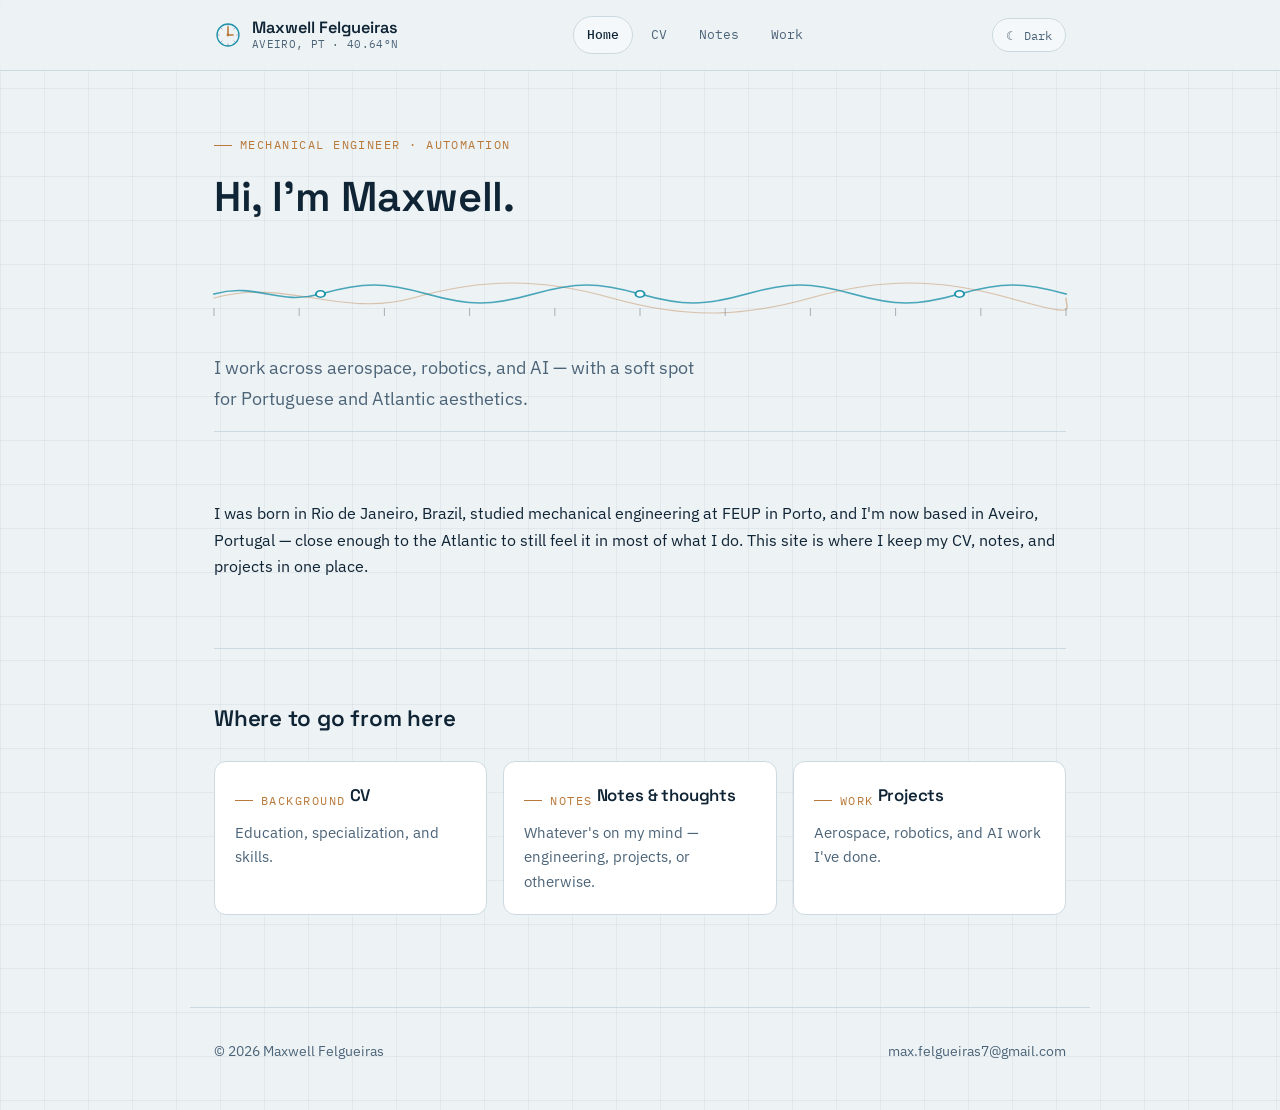
==== commit 185e3194: "Add files via upload" ====
--- a/index.html
+++ b/index.html
@@ -21,7 +21,18 @@
 <header class="site-nav">
   <div class="nav-inner">
     <a href="index.html" class="brand">
-      <svg class="brand-mark" viewBox="0 0 26 26"><circle cx="13" cy="13" r="10"/><line x1="13" y1="13" x2="13" y2="5"/><line x1="13" y1="13" x2="18" y2="13"/></svg>
+      <svg class="brand-mark" viewBox="0 0 28 28">
+  <circle class="bm-ring" cx="14" cy="14" r="11"/>
+  <g class="bm-ticks">
+    <line x1="14" y1="3" x2="14" y2="5.5"/><line x1="14" y1="22.5" x2="14" y2="25"/>
+    <line x1="3" y1="14" x2="5.5" y2="14"/><line x1="22.5" y1="14" x2="25" y2="14"/>
+    <line x1="6.6" y1="6.6" x2="8.3" y2="8.3"/><line x1="19.7" y1="19.7" x2="21.4" y2="21.4"/>
+    <line x1="6.6" y1="21.4" x2="8.3" y2="19.7"/><line x1="19.7" y1="8.3" x2="21.4" y2="6.6"/>
+  </g>
+  <line class="bm-needle" x1="14" y1="14" x2="14" y2="6"/>
+  <line class="bm-needle" x1="14" y1="14" x2="19" y2="14"/>
+  <circle class="bm-center" cx="14" cy="14" r="1.4"/>
+</svg>
       <span class="brand-text">
         <span class="brand-name">Maxwell Felgueiras</span>
         <span class="brand-locale">AVEIRO, PT · 40.64°N</span>
@@ -52,7 +63,19 @@
   <section class="hero hero-anim">
     <span class="eyebrow">Mechanical Engineer · Automation</span>
     <h1>Hi, I'm Maxwell.</h1>
-    <svg class="horizon" viewBox="0 0 600 34" preserveAspectRatio="none"><path d="M0 20 C 40 4, 60 36, 100 20 S 160 4, 200 20 S 260 36, 300 20 S 360 4, 400 20 S 460 36, 500 20 S 560 4, 600 20"/></svg>
+    <svg class="horizon" viewBox="0 0 600 46" preserveAspectRatio="none">
+  <path class="h-swell" d="M0 28 C 50 8, 90 48, 140 28 S 230 8, 280 28 S 370 48, 420 28 S 510 8, 560 28 S 600 40, 600 28" />
+  <path class="h-tide" d="M0 24 C 30 12, 45 36, 75 24 S 120 12, 150 24 S 195 36, 225 24 S 270 12, 300 24 S 345 36, 375 24 S 420 12, 450 24 S 495 36, 525 24 S 570 12, 600 24" />
+  <g class="h-ticks">
+    <line x1="0" y1="38" x2="0" y2="46"/><line x1="60" y1="38" x2="60" y2="46"/><line x1="120" y1="38" x2="120" y2="46"/>
+    <line x1="180" y1="38" x2="180" y2="46"/><line x1="240" y1="38" x2="240" y2="46"/><line x1="300" y1="38" x2="300" y2="46"/>
+    <line x1="360" y1="38" x2="360" y2="46"/><line x1="420" y1="38" x2="420" y2="46"/><line x1="480" y1="38" x2="480" y2="46"/>
+    <line x1="540" y1="38" x2="540" y2="46"/><line x1="600" y1="38" x2="600" y2="46"/>
+  </g>
+  <g class="h-nodes">
+    <circle cx="75" cy="24" r="3.2"/><circle cx="300" cy="24" r="3.2"/><circle cx="525" cy="24" r="3.2"/>
+  </g>
+</svg>
     <p class="lede">I work across aerospace, robotics, and AI — with a soft spot for Portuguese and Atlantic aesthetics.</p>
   </section>
 
@@ -90,7 +113,7 @@
 
 <footer class="site-foot">
   <span>© 2026 Maxwell Felgueiras</span>
-  <span><a href="mailto:you@example.com">you@example.com</a></span>
+  <span><a href="mailto:max.felgueiras7@gmail.com">max.felgueiras7@gmail.com</a></span>
 </footer>
 
 <script src="script.js"></script>
--- a/style.css
+++ b/style.css
@@ -94,18 +94,51 @@
 .reveal { opacity: 0; transform: translateY(18px); transition: opacity 0.7s var(--ease), transform 0.7s var(--ease); }
 .reveal.is-visible { opacity: 1; transform: translateY(0); }
 
-.horizon { width: 100%; height: 34px; margin: 22px 0 8px; overflow: visible; }
-.horizon path {
+.horizon { width: 100%; height: 46px; margin: 22px 0 10px; overflow: visible; }
+
+.horizon .h-tide {
   fill: none;
   stroke: var(--cyan);
   stroke-width: 1.6;
   stroke-linecap: round;
   stroke-dasharray: 620;
   stroke-dashoffset: 620;
-  transition: stroke-dashoffset 1.6s var(--ease);
-  opacity: 0.75;
-}
-.horizon.is-drawn path { stroke-dashoffset: 0; }
+  transition: stroke-dashoffset 1.7s var(--ease);
+  opacity: 0.8;
+}
+.horizon .h-swell {
+  fill: none;
+  stroke: var(--brass);
+  stroke-width: 1.1;
+  stroke-linecap: round;
+  stroke-dasharray: 680;
+  stroke-dashoffset: 680;
+  transition: stroke-dashoffset 1.9s var(--ease) 0.15s;
+  opacity: 0.4;
+}
+.horizon .h-ticks line {
+  stroke: var(--ink-soft);
+  stroke-width: 1;
+  opacity: 0;
+  transition: opacity 0.6s ease 1.1s;
+  vector-effect: non-scaling-stroke;
+}
+.horizon .h-nodes circle {
+  fill: var(--surface);
+  stroke: var(--cyan);
+  stroke-width: 1.4;
+  opacity: 0;
+  transform-origin: center;
+  transform: scale(0.4);
+  transition: opacity 0.5s var(--ease), transform 0.5s var(--ease);
+}
+.horizon.is-drawn .h-tide { stroke-dashoffset: 0; }
+.horizon.is-drawn .h-swell { stroke-dashoffset: 0; }
+.horizon.is-drawn .h-ticks line { opacity: 0.45; }
+.horizon.is-drawn .h-nodes circle { opacity: 1; transform: scale(1); }
+.horizon.is-drawn .h-nodes circle:nth-child(1) { transition-delay: 1.3s; }
+.horizon.is-drawn .h-nodes circle:nth-child(2) { transition-delay: 1.45s; }
+.horizon.is-drawn .h-nodes circle:nth-child(3) { transition-delay: 1.6s; }
 
 @keyframes fadeUp { from { opacity: 0; transform: translateY(14px); } to { opacity: 1; transform: translateY(0); } }
 .hero-anim > * { animation: fadeUp 0.8s var(--ease) both; }
@@ -138,10 +171,12 @@
 }
 
 .brand { display: flex; align-items: center; gap: 10px; }
-.brand-mark { width: 26px; height: 26px; flex-shrink: 0; transition: transform 0.5s var(--ease); }
+.brand-mark { width: 28px; height: 28px; flex-shrink: 0; transition: transform 0.5s var(--ease); }
 .brand:hover .brand-mark { transform: rotate(50deg); }
-.brand-mark circle { fill: none; stroke: var(--cyan); stroke-width: 1.4; }
-.brand-mark line { stroke: var(--brass); stroke-width: 1.6; stroke-linecap: round; }
+.brand-mark .bm-ring { fill: none; stroke: var(--cyan); stroke-width: 1.3; }
+.brand-mark .bm-ticks line { stroke: var(--ink-soft); stroke-width: 0.8; opacity: 0.6; }
+.brand-mark .bm-needle { stroke: var(--brass); stroke-width: 1.6; stroke-linecap: round; }
+.brand-mark .bm-center { fill: var(--brass); }
 
 .brand-text { display: flex; flex-direction: column; line-height: 1.15; }
 .brand-name { font-family: "Space Grotesk", sans-serif; font-weight: 600; font-size: 1.02rem; color: var(--ink); }
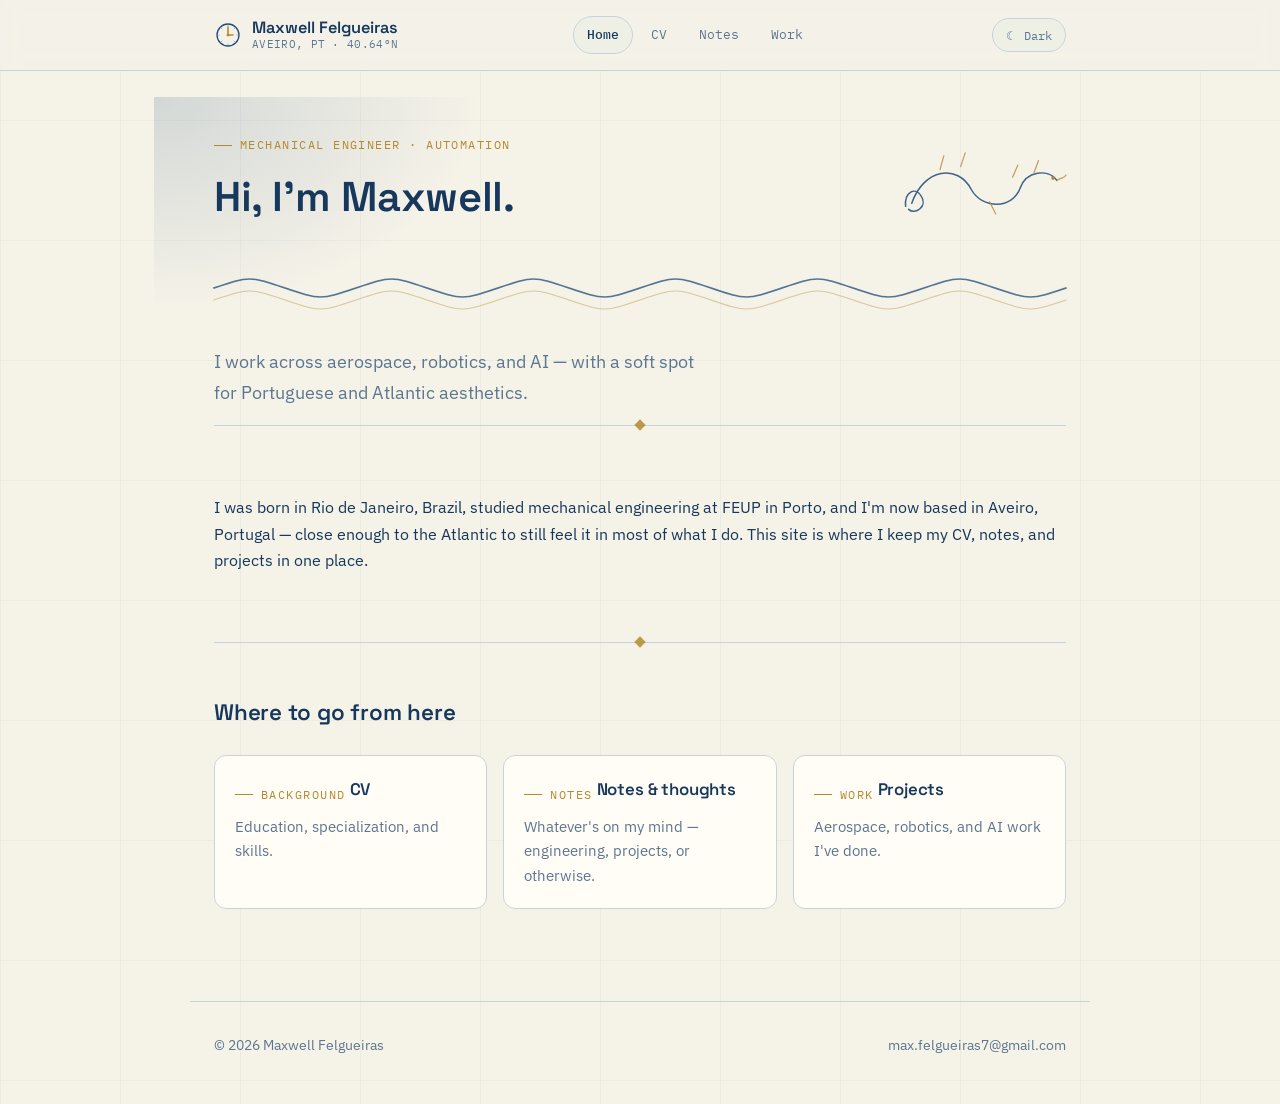
==== commit 863992da: "Add files via upload" ====
--- a/index.html
+++ b/index.html
@@ -61,20 +61,27 @@
 <main>
 
   <section class="hero hero-anim">
-    <span class="eyebrow">Mechanical Engineer · Automation</span>
-    <h1>Hi, I'm Maxwell.</h1>
-    <svg class="horizon" viewBox="0 0 600 46" preserveAspectRatio="none">
-  <path class="h-swell" d="M0 28 C 50 8, 90 48, 140 28 S 230 8, 280 28 S 370 48, 420 28 S 510 8, 560 28 S 600 40, 600 28" />
-  <path class="h-tide" d="M0 24 C 30 12, 45 36, 75 24 S 120 12, 150 24 S 195 36, 225 24 S 270 12, 300 24 S 345 36, 375 24 S 420 12, 450 24 S 495 36, 525 24 S 570 12, 600 24" />
-  <g class="h-ticks">
-    <line x1="0" y1="38" x2="0" y2="46"/><line x1="60" y1="38" x2="60" y2="46"/><line x1="120" y1="38" x2="120" y2="46"/>
-    <line x1="180" y1="38" x2="180" y2="46"/><line x1="240" y1="38" x2="240" y2="46"/><line x1="300" y1="38" x2="300" y2="46"/>
-    <line x1="360" y1="38" x2="360" y2="46"/><line x1="420" y1="38" x2="420" y2="46"/><line x1="480" y1="38" x2="480" y2="46"/>
-    <line x1="540" y1="38" x2="540" y2="46"/><line x1="600" y1="38" x2="600" y2="46"/>
+    <div class="hero-flex">
+      <div class="hero-text">
+        <span class="eyebrow">Mechanical Engineer · Automation</span>
+        <h1>Hi, I'm Maxwell.</h1>
+      </div>
+      <svg class="sea-serpent" viewBox="0 0 220 130" fill="none">
+  <path class="ss-body" d="M10 96 C 8 78, 22 70, 30 82 C 40 96, 22 108, 14 100 M18 92 C 34 46, 78 40, 96 74 C 110 100, 150 100, 160 72 C 168 50, 196 46, 208 62" />
+  <g class="ss-fin">
+    <line x1="55" y1="48" x2="60" y2="30" />
+    <line x1="82" y1="44" x2="88" y2="26" />
+    <line x1="120" y1="90" x2="128" y2="106" />
+    <line x1="150" y1="58" x2="157" y2="42" />
+    <line x1="178" y1="52" x2="184" y2="36" />
   </g>
-  <g class="h-nodes">
-    <circle cx="75" cy="24" r="3.2"/><circle cx="300" cy="24" r="3.2"/><circle cx="525" cy="24" r="3.2"/>
-  </g>
+  <path class="ss-fin" d="M208 62 C 214 58, 218 60, 220 55" />
+  <circle class="ss-eye" cx="203" cy="59" r="2.4" />
+</svg>
+    </div>
+    <svg class="horizon" viewBox="0 0 600 40" preserveAspectRatio="none">
+  <path class="h-contour-echo" d="M0 30 C 25 18,25 18,50 30 C 75 42,75 42,100 30 C125 18,125 18,150 30 C175 42,175 42,200 30 C225 18,225 18,250 30 C275 42,275 42,300 30 C325 18,325 18,350 30 C375 42,375 42,400 30 C425 18,425 18,450 30 C475 42,475 42,500 30 C525 18,525 18,550 30 C575 42,575 42,600 30" />
+  <path class="h-contour-main" d="M0 18 C 25 6,25 6,50 18 C 75 30,75 30,100 18 C125 6,125 6,150 18 C175 30,175 30,200 18 C225 6,225 6,250 18 C275 30,275 30,300 18 C325 6,325 6,350 18 C375 30,375 30,400 18 C425 6,425 6,450 18 C475 30,475 30,500 18 C525 6,525 6,550 18 C575 30,575 30,600 18" />
 </svg>
     <p class="lede">I work across aerospace, robotics, and AI — with a soft spot for Portuguese and Atlantic aesthetics.</p>
   </section>
--- a/style.css
+++ b/style.css
@@ -1,39 +1,39 @@
 /* ============================================================
    MAXWELL FELGUEIRAS — personal site
-   Concept: technical drafting meets the Atlantic tide.
-   Blueprint-cyan linework, brass instrument accents,
+   Concept: technical drafting meets Portuguese azulejo.
+   Cobalt-blue-on-ceramic palette, gold trim, a faint tile grid,
    drawn horizon lines, scroll reveals, a sliding nav indicator.
    ============================================================ */
 
 :root {
-  --bg: #edf2f5;
-  --surface: #ffffff;
-  --surface-raised: #f4f8fa;
-  --ink: #0f2434;
-  --ink-soft: #4c6478;
-  --cyan: #1f93ab;
-  --cyan-deep: #146676;
-  --brass: #b9793a;
-  --line: #ccd9e0;
-  --grid-line: rgba(15, 36, 52, 0.05);
+  --bg: #f5f2e8;
+  --surface: #fffdf6;
+  --surface-raised: #eef0e6;
+  --ink: #16385c;
+  --ink-soft: #5c7690;
+  --cobalt: #1e4d78;
+  --cobalt-deep: #123047;
+  --gold: #b5892f;
+  --line: #c7d3da;
+  --grid-line: rgba(30, 77, 120, 0.045);
   --radius: 12px;
-  --shadow: 0 12px 32px -20px rgba(15, 36, 52, 0.35);
+  --shadow: 0 12px 32px -20px rgba(18, 48, 71, 0.4);
   --ease: cubic-bezier(0.22, 1, 0.36, 1);
   color-scheme: light;
 }
 
 html[data-theme="dark"] {
-  --bg: #0a1b28;
-  --surface: #0f2434;
-  --surface-raised: #132c3d;
-  --ink: #e8f1f5;
-  --ink-soft: #8fa9ba;
-  --cyan: #5fd0e6;
-  --cyan-deep: #8fe0f0;
-  --brass: #e0a862;
-  --line: #1e3a4d;
-  --grid-line: rgba(232, 241, 245, 0.05);
-  --shadow: 0 16px 40px -20px rgba(0, 0, 0, 0.55);
+  --bg: #0d2135;
+  --surface: #123047;
+  --surface-raised: #163a55;
+  --ink: #eef1e6;
+  --ink-soft: #9bb3c7;
+  --cobalt: #6fa8cf;
+  --cobalt-deep: #9cc4e3;
+  --gold: #dcb662;
+  --line: #234a63;
+  --grid-line: rgba(238, 241, 230, 0.04);
+  --shadow: 0 16px 40px -20px rgba(0, 0, 0, 0.6);
   color-scheme: dark;
 }
 
@@ -43,8 +43,8 @@
 body {
   margin: 0;
   background:
-    linear-gradient(var(--grid-line) 1px, transparent 1px) 0 0 / 44px 44px,
-    linear-gradient(90deg, var(--grid-line) 1px, transparent 1px) 0 0 / 44px 44px,
+    linear-gradient(var(--grid-line) 1px, transparent 1px) 0 0 / 120px 120px,
+    linear-gradient(90deg, var(--grid-line) 1px, transparent 1px) 0 0 / 120px 120px,
     var(--bg);
   color: var(--ink);
   font-family: "IBM Plex Sans", -apple-system, sans-serif;
@@ -54,8 +54,8 @@
   transition: background-color 0.25s var(--ease), color 0.25s var(--ease);
 }
 
-a { color: var(--cyan-deep); text-decoration: none; }
-a:hover { color: var(--cyan); }
+a { color: var(--cobalt-deep); text-decoration: none; }
+a:hover { color: var(--cobalt); }
 
 h1, h2, h3 {
   font-family: "Space Grotesk", -apple-system, sans-serif;
@@ -70,7 +70,7 @@
   font-size: 0.76rem;
   letter-spacing: 0.12em;
   text-transform: uppercase;
-  color: var(--brass);
+  color: var(--gold);
   display: inline-flex;
   align-items: center;
   gap: 8px;
@@ -79,7 +79,7 @@
   content: "";
   width: 18px;
   height: 1px;
-  background: var(--brass);
+  background: var(--gold);
   display: inline-block;
 }
 
@@ -94,51 +94,83 @@
 .reveal { opacity: 0; transform: translateY(18px); transition: opacity 0.7s var(--ease), transform 0.7s var(--ease); }
 .reveal.is-visible { opacity: 1; transform: translateY(0); }
 
-.horizon { width: 100%; height: 46px; margin: 22px 0 10px; overflow: visible; }
-
-.horizon .h-tide {
+.horizon { width: 100%; height: 40px; margin: 22px 0 10px; overflow: visible; }
+
+.horizon .h-contour-main {
   fill: none;
-  stroke: var(--cyan);
+  stroke: var(--cobalt);
   stroke-width: 1.6;
   stroke-linecap: round;
-  stroke-dasharray: 620;
-  stroke-dashoffset: 620;
-  transition: stroke-dashoffset 1.7s var(--ease);
+  stroke-dasharray: 660;
+  stroke-dashoffset: 660;
+  transition: stroke-dashoffset 1.5s var(--ease);
+  opacity: 0.75;
+}
+.horizon .h-contour-echo {
+  fill: none;
+  stroke: var(--gold);
+  stroke-width: 1;
+  stroke-linecap: round;
+  stroke-dasharray: 660;
+  stroke-dashoffset: 660;
+  transition: stroke-dashoffset 1.5s var(--ease) 0.12s;
+  opacity: 0.4;
+}
+.horizon.is-drawn .h-contour-main,
+.horizon.is-drawn .h-contour-echo { stroke-dashoffset: 0; }
+
+/* ---------- sea-serpent ornament ---------- */
+
+.sea-serpent {
+  width: 168px; height: auto;
+  overflow: visible;
+  flex-shrink: 0;
+}
+.sea-serpent .ss-body {
+  fill: none;
+  stroke: var(--cobalt);
+  stroke-width: 2;
+  stroke-linecap: round;
+  stroke-linejoin: round;
+  stroke-dasharray: 420;
+  stroke-dashoffset: 420;
+  transition: stroke-dashoffset 1.6s var(--ease);
+  opacity: 0.85;
+}
+.sea-serpent .ss-fin {
+  stroke: var(--gold);
+  stroke-width: 1.6;
+  stroke-linecap: round;
+  opacity: 0;
+  transition: opacity 0.4s ease;
+}
+.sea-serpent .ss-eye { fill: var(--gold); opacity: 0; transition: opacity 0.3s ease; }
+.sea-serpent.is-drawn .ss-body { stroke-dashoffset: 0; }
+.sea-serpent.is-drawn .ss-fin { opacity: 0.8; transition-delay: 1.1s; }
+.sea-serpent.is-drawn .ss-eye { opacity: 1; transition-delay: 1.3s; }
+
+.sea-flourish {
+  width: 46px; height: auto;
+  overflow: visible;
+  vertical-align: middle;
+  margin-left: 8px;
+}
+.sea-flourish .sf-body {
+  fill: none;
+  stroke: var(--cobalt);
+  stroke-width: 1.6;
+  stroke-linecap: round;
+  stroke-dasharray: 140;
+  stroke-dashoffset: 140;
+  transition: stroke-dashoffset 1s var(--ease);
   opacity: 0.8;
 }
-.horizon .h-swell {
-  fill: none;
-  stroke: var(--brass);
-  stroke-width: 1.1;
-  stroke-linecap: round;
-  stroke-dasharray: 680;
-  stroke-dashoffset: 680;
-  transition: stroke-dashoffset 1.9s var(--ease) 0.15s;
-  opacity: 0.4;
-}
-.horizon .h-ticks line {
-  stroke: var(--ink-soft);
-  stroke-width: 1;
-  opacity: 0;
-  transition: opacity 0.6s ease 1.1s;
-  vector-effect: non-scaling-stroke;
-}
-.horizon .h-nodes circle {
-  fill: var(--surface);
-  stroke: var(--cyan);
-  stroke-width: 1.4;
-  opacity: 0;
-  transform-origin: center;
-  transform: scale(0.4);
-  transition: opacity 0.5s var(--ease), transform 0.5s var(--ease);
-}
-.horizon.is-drawn .h-tide { stroke-dashoffset: 0; }
-.horizon.is-drawn .h-swell { stroke-dashoffset: 0; }
-.horizon.is-drawn .h-ticks line { opacity: 0.45; }
-.horizon.is-drawn .h-nodes circle { opacity: 1; transform: scale(1); }
-.horizon.is-drawn .h-nodes circle:nth-child(1) { transition-delay: 1.3s; }
-.horizon.is-drawn .h-nodes circle:nth-child(2) { transition-delay: 1.45s; }
-.horizon.is-drawn .h-nodes circle:nth-child(3) { transition-delay: 1.6s; }
+.sea-flourish .sf-fin { stroke: var(--gold); stroke-width: 1.3; stroke-linecap: round; opacity: 0; transition: opacity 0.3s ease 0.6s; }
+.sea-flourish .sf-eye { fill: var(--gold); opacity: 0; transition: opacity 0.3s ease 0.75s; }
+.sea-flourish.is-drawn .sf-body { stroke-dashoffset: 0; }
+.sea-flourish.is-drawn .sf-fin { opacity: 0.85; }
+.sea-flourish.is-drawn .sf-eye { opacity: 1; }
+
 
 @keyframes fadeUp { from { opacity: 0; transform: translateY(14px); } to { opacity: 1; transform: translateY(0); } }
 .hero-anim > * { animation: fadeUp 0.8s var(--ease) both; }
@@ -173,10 +205,10 @@
 .brand { display: flex; align-items: center; gap: 10px; }
 .brand-mark { width: 28px; height: 28px; flex-shrink: 0; transition: transform 0.5s var(--ease); }
 .brand:hover .brand-mark { transform: rotate(50deg); }
-.brand-mark .bm-ring { fill: none; stroke: var(--cyan); stroke-width: 1.3; }
+.brand-mark .bm-ring { fill: none; stroke: var(--cobalt); stroke-width: 1.3; }
 .brand-mark .bm-ticks line { stroke: var(--ink-soft); stroke-width: 0.8; opacity: 0.6; }
-.brand-mark .bm-needle { stroke: var(--brass); stroke-width: 1.6; stroke-linecap: round; }
-.brand-mark .bm-center { fill: var(--brass); }
+.brand-mark .bm-needle { stroke: var(--gold); stroke-width: 1.6; stroke-linecap: round; }
+.brand-mark .bm-center { fill: var(--gold); }
 
 .brand-text { display: flex; flex-direction: column; line-height: 1.15; }
 .brand-name { font-family: "Space Grotesk", sans-serif; font-weight: 600; font-size: 1.02rem; color: var(--ink); }
@@ -235,29 +267,74 @@
 
 main { max-width: 900px; margin: 0 auto; padding: 56px 24px 40px; }
 
+.hero { position: relative; }
+.hero::before {
+  content: "";
+  position: absolute;
+  top: -30px; left: -60px;
+  width: 340px; height: 220px;
+  background: radial-gradient(ellipse at top left, color-mix(in srgb, var(--cobalt) 16%, transparent), transparent 68%);
+  pointer-events: none;
+  z-index: -1;
+}
 .hero h1 { font-size: 2.6rem; margin-top: 8px; }
 
-.section { padding: 52px 0; border-top: 1px solid var(--line); }
+.hero-flex {
+  display: flex;
+  align-items: flex-start;
+  justify-content: space-between;
+  gap: 28px;
+}
+.hero-flex .hero-text { flex: 1; min-width: 0; }
+.hero-flex .sea-serpent { margin-top: 6px; }
+@media (max-width: 760px) {
+  .hero-flex { flex-direction: column; }
+  .hero-flex .sea-serpent { width: 120px; align-self: flex-end; }
+}
+
+.section { position: relative; padding: 52px 0; border-top: 1px solid var(--line); }
 .section:first-of-type { border-top: none; padding-top: 20px; }
+.section::before {
+  content: "";
+  position: absolute;
+  top: -5px; left: 50%;
+  width: 8px; height: 8px;
+  background: var(--gold);
+  transform: translateX(-50%) rotate(45deg);
+  opacity: 0.85;
+}
+.section:first-of-type::before { content: none; }
 .section h2 { font-size: 1.4rem; margin-bottom: 24px; }
 
 /* ---------- quick link cards (home) ---------- */
 
 .card-grid { display: grid; grid-template-columns: repeat(3, 1fr); gap: 16px; }
 .quick-card {
+  position: relative;
   border: 1px solid var(--line);
   border-radius: var(--radius);
   padding: 20px;
   background: var(--surface);
   transition: transform 0.3s var(--ease), box-shadow 0.3s var(--ease), border-color 0.3s ease;
 }
-.quick-card:hover { transform: translateY(-4px); box-shadow: var(--shadow); border-color: var(--cyan); }
+.quick-card::before, .quick-card::after {
+  content: "";
+  position: absolute;
+  width: 12px; height: 12px;
+  border: 1.4px solid var(--gold);
+  opacity: 0;
+  transition: opacity 0.3s ease, transform 0.3s var(--ease);
+}
+.quick-card::before { top: 6px; left: 6px; border-right: none; border-bottom: none; transform: translate(4px, 4px); }
+.quick-card::after { bottom: 6px; right: 6px; border-left: none; border-top: none; transform: translate(-4px, -4px); }
+.quick-card:hover::before, .quick-card:hover::after { opacity: 1; transform: translate(0, 0); }
+.quick-card:hover { transform: translateY(-4px); box-shadow: var(--shadow); border-color: var(--cobalt); }
 .quick-card .eyebrow { margin-bottom: 10px; }
 .quick-card h3 {
   font-size: 1.05rem;
   margin-bottom: 6px;
   display: inline-block;
-  background-image: linear-gradient(var(--cyan), var(--cyan));
+  background-image: linear-gradient(var(--cobalt), var(--cobalt));
   background-repeat: no-repeat;
   background-position: 0 100%;
   background-size: 0% 2px;
@@ -276,7 +353,7 @@
   border-bottom: 1px solid var(--line);
 }
 .ledger-row:last-child { border-bottom: none; }
-.ledger-date { font-family: "IBM Plex Mono", monospace; font-size: 0.8rem; color: var(--brass); padding-top: 2px; }
+.ledger-date { font-family: "IBM Plex Mono", monospace; font-size: 0.8rem; color: var(--gold); padding-top: 2px; }
 .ledger-role { font-weight: 600; margin: 0 0 2px; }
 .ledger-org { color: var(--ink-soft); font-size: 0.92rem; margin: 0 0 8px; }
 .ledger-row p:last-child { margin-bottom: 0; }
@@ -292,7 +369,7 @@
   color: var(--ink-soft);
   transition: border-color 0.2s ease, color 0.2s ease;
 }
-.chip:hover { border-color: var(--cyan); color: var(--ink); }
+.chip:hover { border-color: var(--cobalt); color: var(--ink); }
 
 .print-note { margin-top: 8px; font-size: 0.85rem; color: var(--ink-soft); }
 
@@ -302,7 +379,7 @@
 .entry:last-child { border-bottom: none; }
 .entry summary { cursor: pointer; list-style: none; }
 .entry summary::-webkit-details-marker { display: none; }
-.entry summary .entry-date { font-family: "IBM Plex Mono", monospace; font-size: 0.78rem; color: var(--brass); display: block; margin-bottom: 4px; }
+.entry summary .entry-date { font-family: "IBM Plex Mono", monospace; font-size: 0.78rem; color: var(--gold); display: block; margin-bottom: 4px; }
 .entry summary h3 { display: inline; font-size: 1.15rem; }
 .entry summary::after {
   content: "＋";
@@ -325,13 +402,25 @@
 
 .project-grid { display: grid; grid-template-columns: repeat(2, 1fr); gap: 18px; }
 .project-card {
+  position: relative;
   border: 1px solid var(--line);
   border-radius: var(--radius);
   padding: 22px;
   background: var(--surface);
   transition: transform 0.3s var(--ease), box-shadow 0.3s var(--ease), border-color 0.3s ease;
 }
-.project-card:hover { transform: translateY(-4px); box-shadow: var(--shadow); border-color: var(--cyan); }
+.project-card::before, .project-card::after {
+  content: "";
+  position: absolute;
+  width: 12px; height: 12px;
+  border: 1.4px solid var(--gold);
+  opacity: 0;
+  transition: opacity 0.3s ease, transform 0.3s var(--ease);
+}
+.project-card::before { top: 6px; left: 6px; border-right: none; border-bottom: none; transform: translate(4px, 4px); }
+.project-card::after { bottom: 6px; right: 6px; border-left: none; border-top: none; transform: translate(-4px, -4px); }
+.project-card:hover::before, .project-card:hover::after { opacity: 1; transform: translate(0, 0); }
+.project-card:hover { transform: translateY(-4px); box-shadow: var(--shadow); border-color: var(--cobalt); }
 .project-card h3 { font-size: 1.1rem; margin-bottom: 6px; }
 .project-card p { color: var(--ink-soft); font-size: 0.92rem; margin-bottom: 14px; }
 .project-card a.proj-link { font-family: "IBM Plex Mono", monospace; font-size: 0.8rem; }
